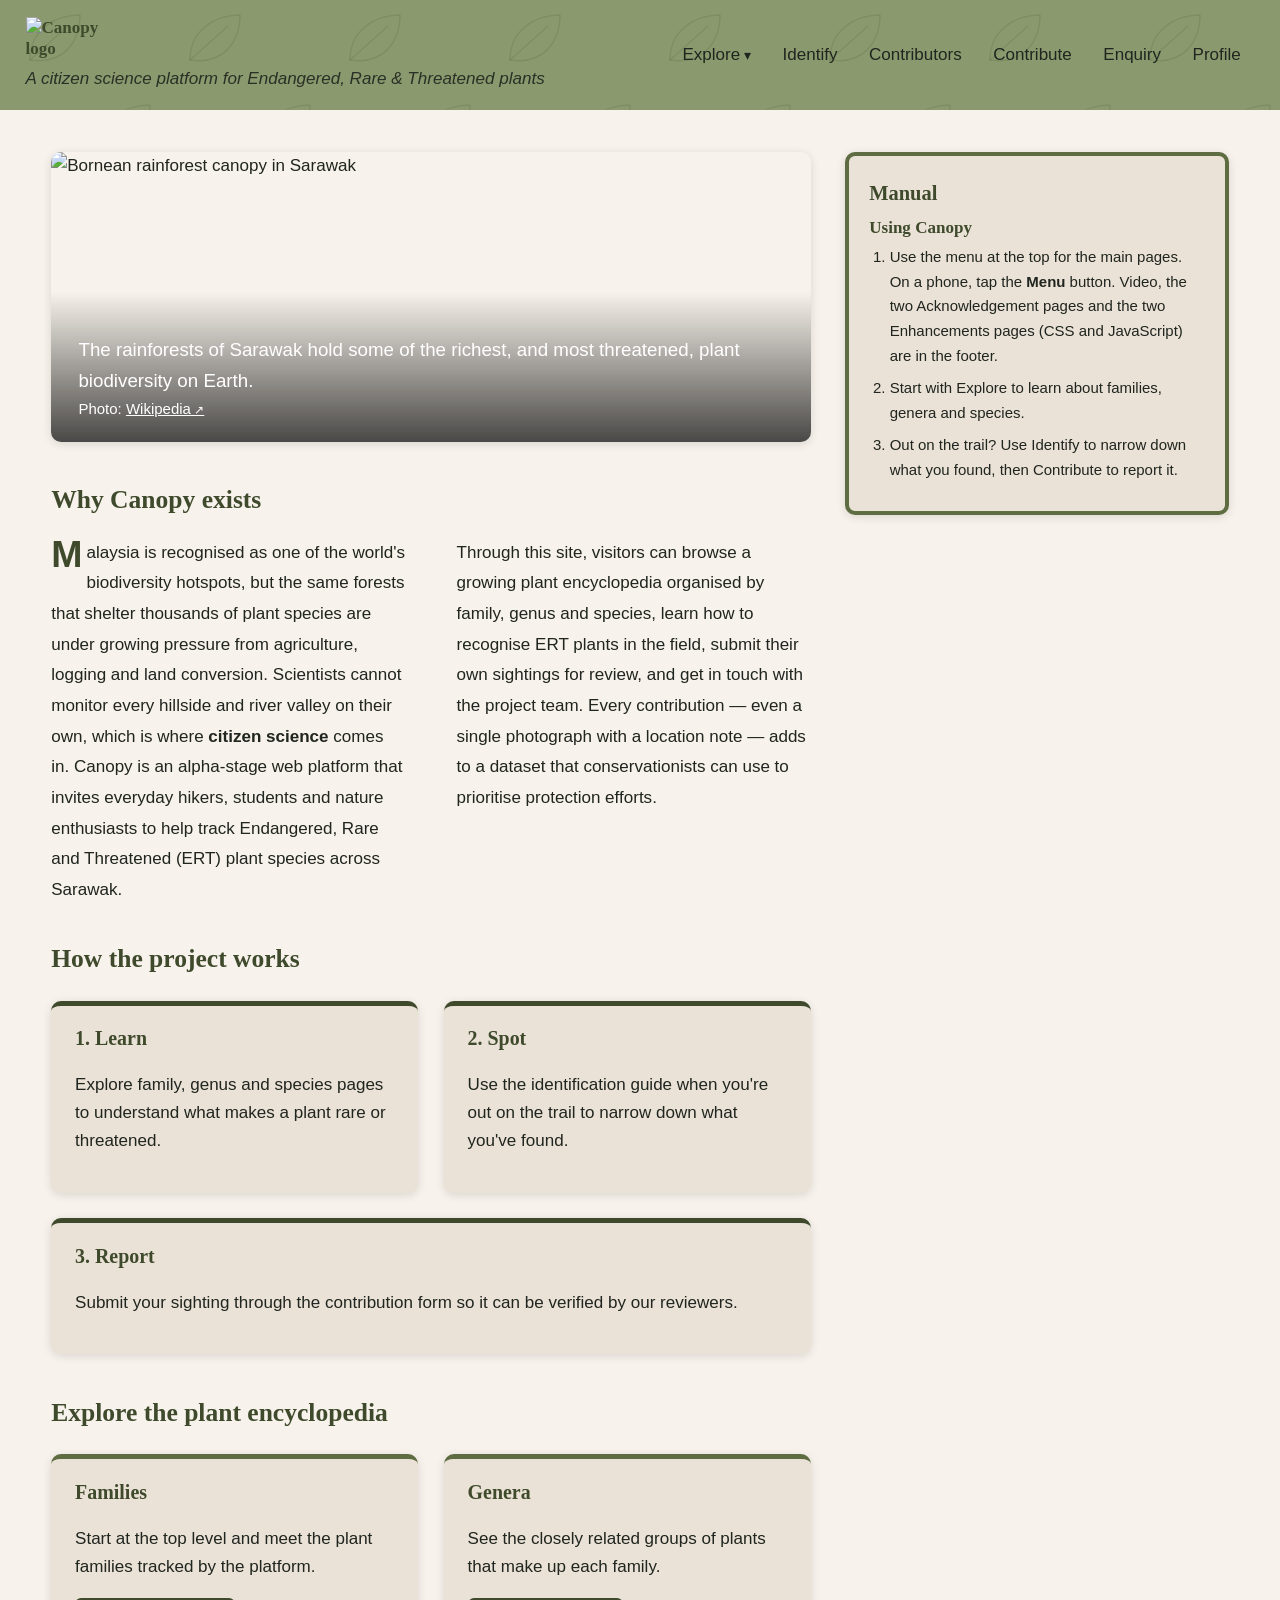
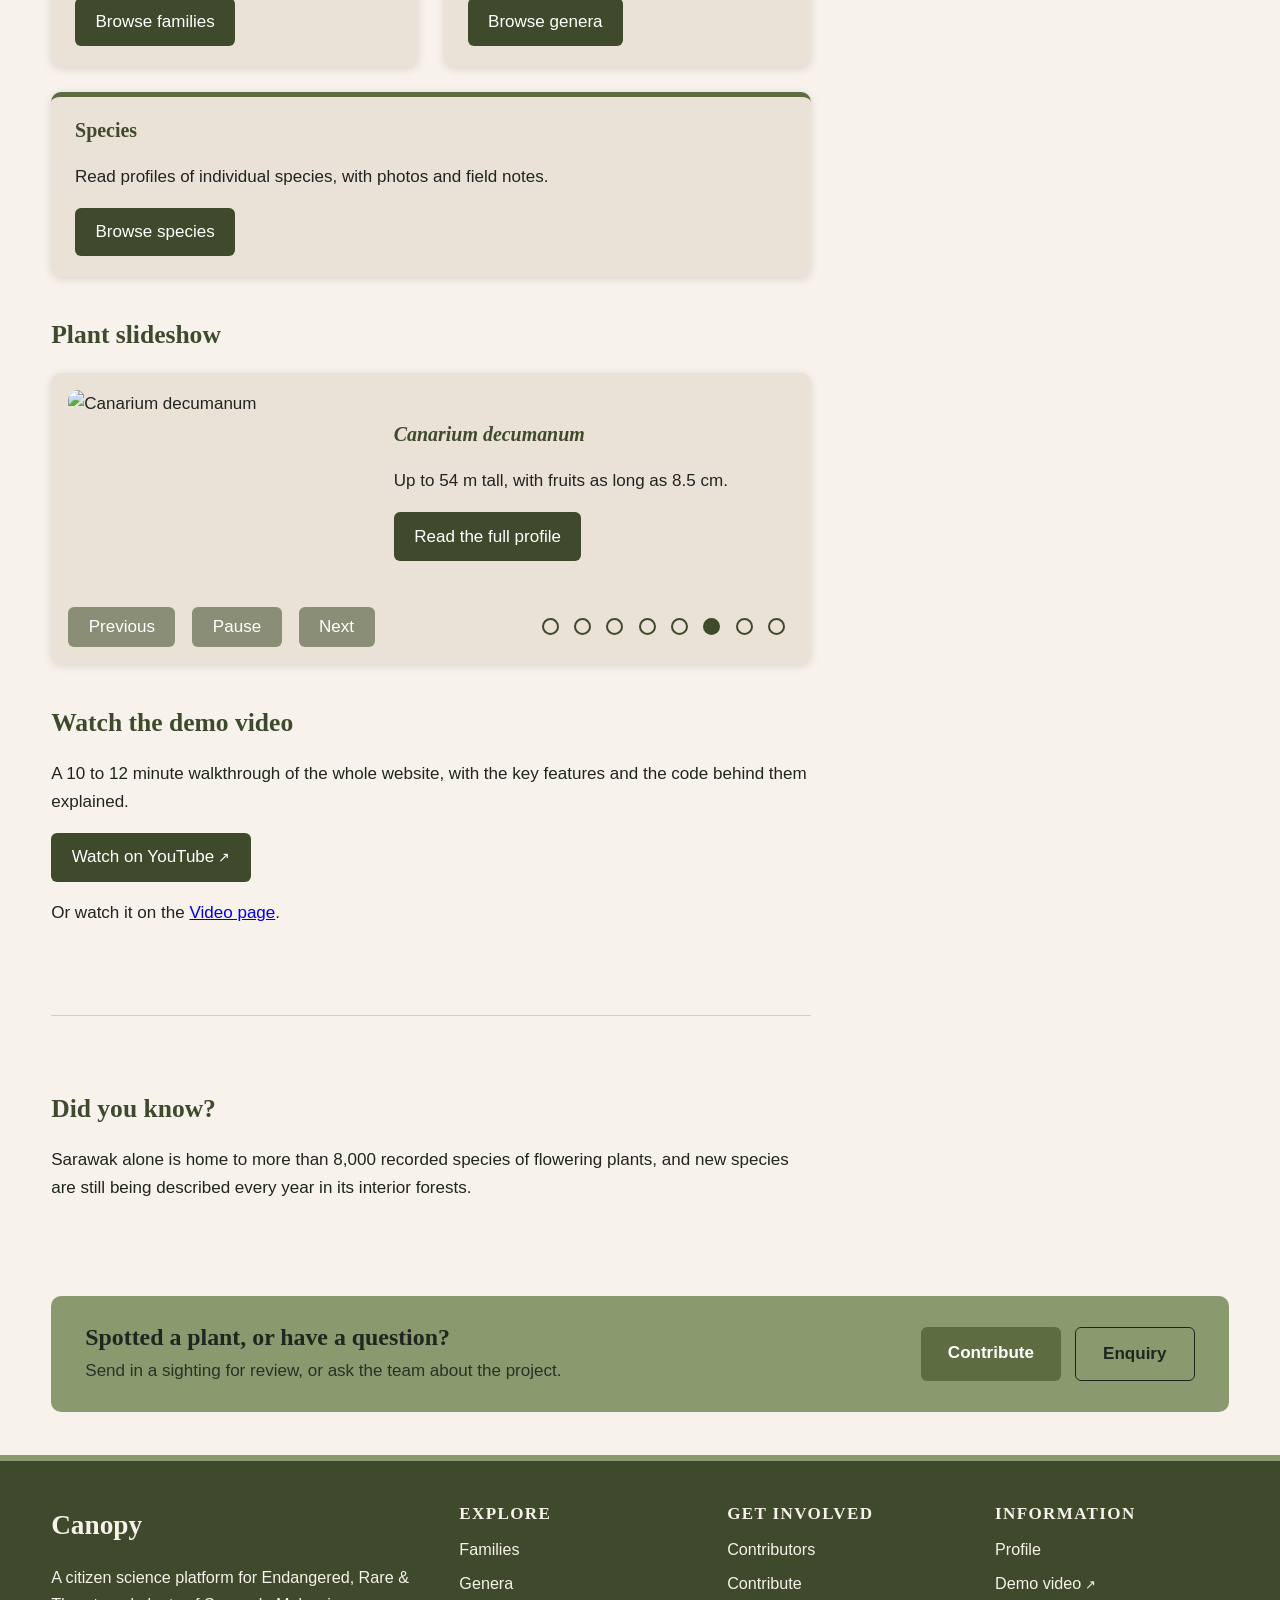
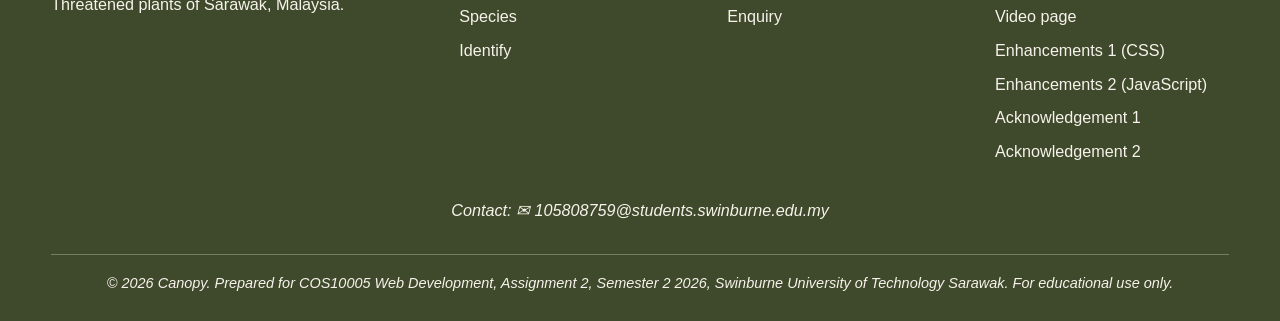
==== index.html @ c435f8c8 "first upload" ====
<!DOCTYPE html>
<!--
  index.html - home page
  COS10005 Web Development, Assignment 2 (Semester 2, 2026)
  Lincoln Kho Jia Heng, 105808759
-->
<html xmlns="http://www.w3.org/1999/xhtml" lang="en" xml:lang="en">
<head>
    <meta charset="UTF-8" />
    <meta name="viewport" content="width=device-width, initial-scale=1.0" />
    <meta name="author" content="Lincoln Kho Jia Heng (105808759)" />
    <meta name="keywords" content="Sarawak, plants, ERT, citizen science, Dipterocarpaceae, Burseraceae, biodiversity" />
    <meta name="description" content="Canopy - a citizen science platform for identifying and tracking Endangered, Rare and Threatened plants in Sarawak, Malaysia." />
    <title>Canopy | Home</title>
    <link rel="stylesheet" href="styles/style.css" />
    <link rel="stylesheet" href="styles/mobile.css" media="screen and (max-width: 700px)" />
    <script src="scripts/script.js" defer="defer"></script>
    <script src="scripts/enhancements.js" defer="defer"></script>
</head>
<body>
    <!-- top of the page: logo, tagline, menu -->
    <header>
        <h1 class="brand">
            <a href="index.html" class="brand-link">
                <img src="images/logo.svg" alt="Canopy logo" class="logo-icon" width="56" height="34" />
            </a>
        </h1>
        <p class="tagline">A citizen science platform for Endangered, Rare &amp; Threatened plants</p>
        <nav>
            <!-- hamburger menu for phones: hidden checkbox + label, no JavaScript -->
            <input type="checkbox" id="nav-toggle" class="nav-toggle" />
            <label for="nav-toggle" class="nav-toggle-label"><span class="burger-icon">&#9776;</span><span class="burger-text">Menu</span></label>
            <ul class="menu">
                <li class="has-dropdown">
                    <a href="explore.html">Explore</a>
                    <ul class="dropdown">
                        <li><a href="explore1.html">Families</a></li>
                        <li><a href="explore2.html">Genera</a></li>
                        <li><a href="explore3.html">Species</a></li>
                    </ul>
                </li>
                <li><a href="identify.html">Identify</a></li>
                <li><a href="contributor.html">Contributors</a></li>
                <li><a href="contribute.html">Contribute</a></li>
                <li><a href="enquiry.html">Enquiry</a></li>
                <li><a href="profile.html">Profile</a></li>
            </ul>
        </nav>
    </header>

    <!-- wrapper: main column on the left, manual box on the right -->
    <div class="page-layout">
    <!-- main part of the page -->
    <main>
        <!-- section: hero -->
        <section id="hero">
            <h2 class="visually-hidden">Welcome to Canopy</h2>
            <figure>
                <img src="images/hero-rainforest.jpg" alt="Bornean rainforest canopy in Sarawak" width="800" height="400" />
                <figcaption>The rainforests of Sarawak hold some of the richest, and most threatened, plant biodiversity on Earth. <span class="photo-credit">Photo: <a href="https://en.wikipedia.org/wiki/Borneo_lowland_rain_forests#/media/File:Primary_Rainforest_(10623380025).jpg">Wikipedia</a></span></figcaption>
            </figure>
        </section>

        <!-- section: intro -->
        <section id="intro">
            <h2>Why Canopy exists</h2>
            <p>
                Malaysia is recognised as one of the world's biodiversity hotspots, but the same forests that
                shelter thousands of plant species are under growing pressure from agriculture, logging and
                land conversion. Scientists cannot monitor every hillside and river valley on their own, which
                is where <strong>citizen science</strong> comes in. Canopy is an alpha-stage web
                platform that invites everyday hikers, students and nature enthusiasts to help track
                Endangered, Rare and Threatened (ERT) plant species across Sarawak.
            </p>
            <p>
                Through this site, visitors can browse a growing plant encyclopedia organised by family, genus
                and species, learn how to recognise ERT plants in the field, submit their own sightings for
                review, and get in touch with the project team. Every contribution — even a single photograph
                with a location note — adds to a dataset that conservationists can use to prioritise protection
                efforts.
            </p>
        </section>

        <!-- section: how it works -->
        <section id="how-it-works">
            <h2>How the project works</h2>
            <article>
                <h3>1. Learn</h3>
                <p>Explore family, genus and species pages to understand what makes a plant rare or threatened.</p>
            </article>
            <article>
                <h3>2. Spot</h3>
                <p>Use the identification guide when you're out on the trail to narrow down what you've found.</p>
            </article>
            <article>
                <h3>3. Report</h3>
                <p>Submit your sighting through the contribution form so it can be verified by our reviewers.</p>
            </article>
        </section>

        <!-- section: explore links -->
        <section id="explore-links">
            <h2>Explore the plant encyclopedia</h2>
            <article>
                <h3>Families</h3>
                <p>Start at the top level and meet the plant families tracked by the platform.</p>
                <a href="explore1.html" class="btn">Browse families</a>
            </article>
            <article>
                <h3>Genera</h3>
                <p>See the closely related groups of plants that make up each family.</p>
                <a href="explore2.html" class="btn">Browse genera</a>
            </article>
            <article>
                <h3>Species</h3>
                <p>Read profiles of individual species, with photos and field notes.</p>
                <a href="explore3.html" class="btn">Browse species</a>
            </article>
        </section>

        <!-- plant slideshow: filled in by scripts/enhancements.js -->
        <section id="plant-slideshow-section">
            <h2>Plant slideshow</h2>
            <div id="plant-slideshow" class="slideshow"></div>
            <noscript><p>Turn on JavaScript to see the plant slideshow here.</p></noscript>
        </section>

        <!-- demo video: button goes to YouTube, same video is embedded on video.html -->
        <section id="demo-video">
            <h2>Watch the demo video</h2>
            <p>A 10 to 12 minute walkthrough of the whole website, with the key features and the code behind them explained.</p>
            <a href="https://youtu.be/JJjthoW2Zk4" class="btn" target="_blank" rel="noopener">Watch on YouTube</a>
            <p>Or watch it on the <a href="video.html">Video page</a>.</p>
        </section>

        <hr />

        <!-- aside: a related note -->
        <aside>
            <h2>Did you know?</h2>
            <p>
                Sarawak alone is home to more than 8,000 recorded species of flowering plants, and new species
                are still being described every year in its interior forests.
            </p>
        </aside>
    </main>
    <!-- manual box (aside), floats right -->
    <aside class="manual-box" aria-label="Page manual">
        <h2>Manual</h2>
        <h3>Using Canopy</h3>
        <!-- ordered list -->
        <ol>
            <li>Use the menu at the top for the main pages. On a phone, tap the <strong>Menu</strong> button. Video, the two Acknowledgement pages and the two Enhancements pages (CSS and JavaScript) are in the footer.</li>
            <li>Start with Explore to learn about families, genera and species.</li>
            <li>Out on the trail? Use Identify to narrow down what you found, then Contribute to report it.</li>
        </ol>
    </aside>
    </div>

    <!-- bottom bar: buttons to Contribute and Enquiry -->
    <section class="cta-bar" aria-label="Get involved">
        <div class="cta-text">
            <h2>Spotted a plant, or have a question?</h2>
            <p>Send in a sighting for review, or ask the team about the project.</p>
        </div>
        <div class="cta-actions">
            <a href="contribute.html" class="btn cta-primary">Contribute</a>
            <a href="enquiry.html" class="btn cta-secondary">Enquiry</a>
        </div>
    </section>

    <!-- footer: links, my email (mailto) and copyright -->
    <footer>
        <div class="footer-grid">
            <div class="footer-about">
                <p class="footer-brand">Canopy</p>
                <p>A citizen science platform for Endangered, Rare &amp; Threatened plants of Sarawak, Malaysia.</p>
            </div>
            <nav class="footer-col" aria-label="Explore plants">
                <h2>Explore</h2>
                <ul>
                    <li><a href="explore1.html">Families</a></li>
                    <li><a href="explore2.html">Genera</a></li>
                    <li><a href="explore3.html">Species</a></li>
                    <li><a href="identify.html">Identify</a></li>
                </ul>
            </nav>
            <nav class="footer-col" aria-label="Get involved">
                <h2>Get involved</h2>
                <ul>
                    <li><a href="contributor.html">Contributors</a></li>
                    <li><a href="contribute.html">Contribute</a></li>
                    <li><a href="enquiry.html">Enquiry</a></li>
                </ul>
            </nav>
            <nav class="footer-col" aria-label="Site information">
                <h2>Information</h2>
                <ul>
                    <li><a href="profile.html">Profile</a></li>
                    <li><a href="https://youtu.be/JJjthoW2Zk4" target="_blank" rel="noopener">Demo video</a></li>
                    <li><a href="video.html">Video page</a></li>
                    <li><a href="enhancement1.html">Enhancements 1 (CSS)</a></li>
                    <li><a href="enhancement2.html">Enhancements 2 (JavaScript)</a></li>
                    <li><a href="acknowledgement.html">Acknowledgement 1</a></li>
                    <li><a href="acknowledgement2.html">Acknowledgement 2</a></li>
                </ul>
            </nav>
        </div>
        <p class="footer-contact">Contact: <a href="mailto:105808759@students.swinburne.edu.my">105808759@students.swinburne.edu.my</a></p>
        <p class="footer-legal">&#169; 2026 Canopy. Prepared for COS10005 Web Development, Assignment 2, Semester 2 2026, Swinburne University of Technology Sarawak. For educational use only.</p>
    </footer>
</body>
</html>
---- styles/style.css ----
/* ===========================================
   Canopy - style.css (main / desktop styles)
   COS10005 Assignment 1, Lincoln Kho Jia Heng

   Colours I picked:
     sage  #8B9A6E  header bar and call-to-action bar
     cream #F7F2EB  page background
     beige #EAE2D6  cards, table cells and forms
   White text on plain sage was too hard to read, so text on sage is
   near-black and headings/buttons use darker shades of the same green.
   To change the colour scheme, edit the variables just below.
   Everything else uses them.
   =========================================== */

:root {
    --color-sage: #8b9a6e;
    --color-sage-rgb: 139, 154, 110;

    --color-primary: #3e4a2b;      /* dark green: headings, buttons */
    --color-primary-rgb: 62, 74, 43;

    --color-accent: #5e6c42;       /* mid green: hovers, borders */
    --color-accent-rgb: 94, 108, 66;

    --color-neutral: #f7f2eb;      /* cream page background */

    --color-ink: #20251f;     /* near-black, body text */
    --color-surface: #eae2d6; /* beige: cards, forms */

    --radius: 10px;
    --shadow: 0 2px 10px rgba(0, 0, 0, 0.12);
    --shadow-hover: 0 6px 16px rgba(0, 0, 0, 0.18);
}

/* ---------- Element selectors ---------- */
* {
    box-sizing: border-box;
}

body {
    margin: 0;
    font-family: "Segoe UI", Verdana, Arial, sans-serif;
    background-color: var(--color-neutral);
    color: var(--color-ink);
    line-height: 1.65;
}

h1, h2, h3, h4 {
    font-family: Georgia, "Times New Roman", serif;
    color: var(--color-primary);
    line-height: 1.25;
}

img {
    max-width: 100%;
    height: auto;
}

hr {
    border: none;
    border-top: 1px solid rgba(var(--color-primary-rgb), 0.2);
    margin: 2rem 0;
}

/* grouping selector: same spacing for all headings */
h1, h2, h3 {
    margin-top: 0.2em;
}

/* ---------- Layout (liquid / responsive) ---------- */
main, footer {
    width: 94%;
    max-width: 1500px;
    margin: 0 auto;
}

header {
    /* faint leaf pattern behind the green header (image is in styles/images) */
    background-image: url("images/leaves.svg");
    background-color: var(--color-sage);
    color: var(--color-ink);
    padding: 1rem 1.5rem;
    width: 100%;
    display: grid;
    grid-template-columns: 1fr auto;
    column-gap: 2rem;
    align-items: center;
}

/* logo, tagline and menu line up on the left */
header h1, header p.tagline, header nav {
    width: auto;
    max-width: none;
    margin-left: 0;
    margin-right: 0;
}

main {
    padding: 2.5rem 0;
    /* flexbox so the sections move around when the window is resized */
    display: flex;
    flex-wrap: wrap;
    gap: 2.2rem;
}

main > * {
    flex: 1 1 100%;
    animation: rise 0.6s ease backwards;
}

/* ---------- Class selectors ---------- */
.tagline {
    font-style: italic;
    margin-top: 0;
    opacity: 0.9;
}

/* logo and name, a link back to the home page */
.brand {
    margin: 0;
    font-size: 100%;
}

.brand-link {
    display: inline-flex;
    align-items: center;
    gap: 0.6rem;
    text-decoration: none;
    color: inherit;
}

.logo-icon {
    display: block;
    height: 2.8rem;
    width: auto;
}

/* Hamburger menu (checkbox hack). The checkbox is hidden and the label
   works as the Menu button. It only shows on phones, see mobile.css.
   Idea from https://css-tricks.com/the-checkbox-hack/ */
.nav-toggle {
    position: absolute;
    opacity: 0;
    width: 1px;
    height: 1px;
}

.nav-toggle-label {
    display: none;
    width: fit-content;
    font-size: 1.8rem;
    line-height: 1;
    color: var(--color-ink);
    cursor: pointer;
    margin-top: 0.5rem;
}

.nav-toggle-label:hover {
    color: var(--color-accent);
}

.menu {
    display: flex;
    list-style: none;
    flex-wrap: wrap;
    gap: 0.25rem;
    padding: 0;
    margin: 0;
    justify-content: flex-end;
}

.nav-toggle:checked ~ .menu {
    display: flex;
}

.nav-toggle:focus ~ .nav-toggle-label {
    outline: 2px solid var(--color-accent);
}

.submenu ul {
    list-style: none;
    display: flex;
    flex-wrap: wrap;
    gap: 1rem;
    padding: 0;
    border-bottom: 2px solid var(--color-primary);
    margin-bottom: 1.5rem;
}

.form-row {
    margin-bottom: 1.1rem;
    display: flex;
    flex-direction: column;
    max-width: none;
}

.form-row label {
    font-weight: bold;
    margin-bottom: 0.3rem;
}

.profile-name {
    text-align: center;
    font-weight: bold;
    font-size: 200%;
}

.student-number {
    text-align: center;
    font-family: Arial, sans-serif;
}

.course {
    text-align: center;
    color: rgb(62, 74, 43);
}

.profile-photo {
    float: left;
    border: 4px groove var(--color-primary);
    padding: 20px;
    margin: 0 0 1rem calc(50% - 124px);
    background-color: var(--color-surface);
    width: 248px;
}

.profile-table {
    border-collapse: collapse;
    width: 100%;
    box-shadow: var(--shadow);
}

.profile-table th {
    text-align: center;
    font-weight: bold;
    background-color: #3e4a2b;
    color: #fff;
    padding: 0.7rem;
    width: 34%;
}

.profile-table td {
    padding: 0.7rem;
    border: 1px solid rgba(var(--color-primary-rgb), 0.15);
    background-color: #eae2d6; /* hex: beige */
}

.profile-table caption {
    font-weight: bold;
    margin-bottom: 0.5rem;
}

/* ---------- Id selector ---------- */
#hero img {
    border-radius: 0;
    box-shadow: none;
    display: block;
    width: 100%;
    animation: drift 20s ease-in-out infinite alternate;
    aspect-ratio: 21 / 8;
    object-fit: cover;
}

/* ---------- Contextual selectors ---------- */
nav ul li {
    display: inline-block;
}

main dl dd {
    margin-left: 0;
    padding-left: 1rem;
    border-left: 3px solid var(--color-accent);
}

form fieldset {
    background-color: var(--color-surface);
    border: 1px solid rgba(var(--color-primary-rgb), 0.15);
    border-radius: var(--radius);
    padding: 1.2rem 1.4rem;
    margin-bottom: 1.2rem;
}

form fieldset legend {
    font-weight: bold;
    color: var(--color-primary);
    padding: 0 0.4rem;
}

/* ---------- Pseudo-classes ---------- */
nav a:hover,
nav a:focus {
    color: var(--color-accent);
}

/* set by enhancements.js on the link of the page being viewed */
.menu a.active {
    text-decoration: underline;
    font-weight: bold;
}

table tbody tr:nth-child(even) td {
    background-color: #f7f2eb; /* hex: cream, alternate rows */
}

form button:hover {
    cursor: pointer;
    opacity: 0.88;
    transform: translateY(-2px);
}

/* ---------- Menu styling ---------- */
.menu a {
    color: var(--color-ink);
    text-decoration: none;
    padding: 0.4rem 0.8rem;
    border-radius: 4px;
    transition: background-color 0.2s ease, transform 0.2s ease;
}

.menu a:hover {
    background-color: rgba(255, 255, 255, 0.15);
    transform: translateY(-2px);
}

.submenu a {
    color: var(--color-primary);
    text-decoration: none;
    padding-bottom: 0.4rem;
    display: inline-block;
}

.submenu a:hover {
    border-bottom: 2px solid var(--color-accent);
}

/* ===========================================
   Dropdown under "Explore" that slides down with Families / Genera /
   Species in three columns. It is opened by JavaScript (Enhancement 1 in
   enhancements.js), which adds the "open" class.
   Look based on https://www.w3schools.com/howto/howto_css_dropdown_navbar.asp
   =========================================== */
nav {
    position: relative;
}

.dropdown {
    list-style: none;
    margin: 0;
    padding: 0 1rem;
    position: absolute;
    top: 100%;
    left: 0;
    right: 0;
    width: 100%;
    display: flex;
    flex-wrap: wrap;
    background-color: var(--color-primary);
    border-radius: 0 0 var(--radius) var(--radius);
    box-shadow: var(--shadow-hover);
    max-height: 0;
    overflow: hidden;
    transition: max-height 0.35s ease;
    z-index: 30;
}

/* the "open" class is added and removed by enhancements.js */
.has-dropdown.open .dropdown {
    max-height: 220px;
}

.dropdown li {
    flex: 1 1 0;
}

.dropdown a {
    display: block;
    padding: 1.1rem 1rem;
    color: #fff;
    text-decoration: none;
    text-align: center;
    border-left: 1px solid rgba(255, 255, 255, 0.15);
    font-family: Georgia, "Times New Roman", serif;
    font-size: 1.05rem;
}

.dropdown li:first-child a {
    border-left: none;
}

.dropdown a:hover {
    background-color: rgba(var(--color-accent-rgb), 0.9);
}

/* ---------- Buttons ---------- */
button, .btn {
    background-color: var(--color-primary);
    color: #fff;
    border: none;
    padding: 0.6rem 1.2rem;
    border-radius: 6px;
    font-size: 1rem;
    margin-right: 0.5rem;
    transition: opacity 0.2s ease, transform 0.2s ease;
    cursor: pointer;
    text-decoration: none;
    display: inline-block;
}

.btn:hover {
    opacity: 0.88;
    transform: translateY(-2px);
}

button[type="reset"] {
    background-color: rgba(var(--color-primary-rgb), 0.55);
}

.enh-reference {
    font-size: 0.85rem;
    font-style: italic;
    opacity: 0.75;
}

/* ---------- Footer ---------- */
footer {
    text-align: center;
    padding: 1.5rem 0;
    font-size: 0.9rem; /* full opacity so the footer text is easy to read */
    border-top: 1px solid rgba(var(--color-primary-rgb), 0.2);
    margin-top: 2rem;
}

/* ===== Explore overview: one column of rows, each with buttons to the other two pages ===== */
.category-column {
    display: flex;
    flex-direction: column;
    gap: 1.2rem;
    margin: 1rem 0;
}

.category-row {
    background-color: var(--color-surface);
    border-radius: var(--radius);
    box-shadow: var(--shadow);
    padding: 1.4rem 1.6rem;
    display: flex;
    flex-wrap: wrap;
    align-items: center;
    justify-content: space-between;
    gap: 1rem;
    border-left: 6px solid var(--color-primary);
    transition: box-shadow 0.2s ease, transform 0.2s ease;
}

.category-row:hover {
    box-shadow: var(--shadow-hover);
    transform: translateY(-2px);
}

.category-row-text h3 {
    margin: 0 0 0.3rem 0;
}

.category-row-text h3 a {
    color: var(--color-primary);
    text-decoration: none;
}

.category-row-text h3 a:hover {
    color: var(--color-accent);
}

.category-row-text p {
    margin: 0;
}

.category-row-links {
    display: flex;
    flex-wrap: wrap;
    gap: 0.5rem;
}

.category-row-links .btn {
    background-color: transparent;
    color: var(--color-primary);
    border: 1.5px solid var(--color-primary);
    padding: 0.45rem 0.9rem;
    font-size: 0.9rem;
}

.category-row-links .btn:hover {
    background-color: var(--color-primary);
    color: #fff;
}

/* ===== ENHANCEMENT: photo gallery on the species page (see enhancement1.html) ===== */
.gallery {
    display: flex;
    flex-wrap: wrap;
    gap: 1rem;
    padding: 0;
    margin: 1rem 0;
}

.gallery-item {
    position: relative;
    display: block;
    width: clamp(150px, 11vw, 220px);
    height: auto;
    overflow: hidden;
    border-radius: var(--radius);
    text-decoration: none;
    box-shadow: var(--shadow);
    aspect-ratio: 1;
}

.gallery-item img {
    width: 100%;
    height: 100%;
    object-fit: cover;
    display: block;
    transition: transform 0.35s ease;
}

.gallery-item:hover img,
.gallery-item:focus img {
    transform: scale(1.18);
}

.gallery-item span {
    position: absolute;
    left: 0;
    right: 0;
    bottom: 0;
    background-color: rgba(var(--color-primary-rgb), 0.85);
    color: #fff;
    font-size: 0.78rem;
    text-align: center;
    padding: 0.3rem 0.2rem;
}

/* ===== ENHANCEMENT: flip cards on the species page (see enhancement1.html) ===== */
.flip-card-row {
    display: flex;
    flex-wrap: wrap;
    gap: 1.5rem;
    margin: 1rem 0;
}

.flip-card {
    width: clamp(170px, 12vw, 230px);
    height: auto;
    perspective: 1000px;
    aspect-ratio: 17 / 21;
}

.flip-card-inner {
    position: relative;
    width: 100%;
    height: 100%;
    transition: transform 0.6s;
    transform-style: preserve-3d;
}

.flip-card:hover .flip-card-inner,
.flip-card:focus .flip-card-inner,
.flip-card:focus-within .flip-card-inner {
    transform: rotateY(180deg);
}

.flip-card-front,
.flip-card-back {
    position: absolute;
    width: 100%;
    height: 100%;
    top: 0;
    left: 0;
    backface-visibility: hidden;
    border-radius: var(--radius);
    overflow: hidden;
    box-shadow: var(--shadow);
}

.flip-card-front {
    background-color: var(--color-surface);
    display: flex;
    flex-direction: column;
}

.flip-card-front img {
    width: 100%;
    height: 70%;
    object-fit: cover;
}

.flip-card-front span {
    padding: 0.5rem 0.3rem;
    font-weight: bold;
    font-size: 0.8rem;
    text-align: center;
}

.flip-card-back {
    background-color: var(--color-primary);
    color: #fff;
    transform: rotateY(180deg);
    display: flex;
    align-items: center;
    padding: 0.9rem;
}

.flip-card-back p {
    margin: 0;
    font-size: 0.85rem;
    line-height: 1.4;
}

/* ===== ENHANCEMENT: attribute selectors and pseudo-elements (see enhancement1.html) ===== */

/* icon in front of mailto links */
a[href^="mailto:"]::before {
    content: "\2709  "; /* envelope */
}

/* arrow after links to other websites */
a[href^="http"]::after {
    content: " \2197"; /* arrow */
    font-size: 0.8em;
}

/* big first letter on the home page intro */
#intro p:first-of-type::first-letter {
    font-size: 220%;
    font-weight: bold;
    color: var(--color-primary);
    float: left;
    line-height: 0.9;
    padding-right: 4px;
}

/* ===== ENHANCEMENT: colours and messages for valid / invalid fields (JavaScript enhancement 2, see enhancement2.html) ===== */
.field-bad {
    border: 2px solid #8b3a2f;
    background-color: rgba(139, 58, 47, 0.06);
}

.field-ok {
    border: 2px solid var(--color-primary);
    background-color: rgba(var(--color-primary-rgb), 0.06);
}

.field-note {
    display: block;
    font-size: 0.85rem;
    min-height: 1.3em;      /* keeps the space even when there is no message */
    margin-top: 0.25rem;
}

.field-note-bad {
    color: #8b3a2f;
}

.field-note-ok {
    color: var(--color-primary);
}

/* list of all the problems, filled in by scripts/script.js when a form fails */
.form-errors {
    border-left: 4px solid #8b3a2f;
    background-color: rgba(139, 58, 47, 0.08);
    padding: 0.2rem 1rem;
    margin-bottom: 1.2rem;
    max-width: 44rem;
}

.form-errors:empty {
    display: none;
}

.form-errors p {
    font-weight: bold;
    margin: 0.6rem 0 0.3rem;
}

/* character counter under the Comments box (JavaScript enhancement 5) */
.char-count {
    display: block;
    font-size: 0.85rem;
    opacity: 0.75;
}

input, textarea, select {
    padding: 0.5rem;
    border-radius: 4px;
    border: 1px solid rgba(var(--color-primary-rgb), 0.3);
    transition: border-color 0.2s ease, background-color 0.2s ease;
}

/* ===== page layout: main column on the left, manual box on the right ===== */
.page-layout {
    width: 94%;
    max-width: 1500px;
    margin: 0 auto;
    display: flow-root;
    align-items: initial;
    gap: clamp(1.5rem, 3vw, 3rem);
}

.page-layout main {
    flex: none;
    min-width: 0;
    width: calc(100% - 30vw - 2rem);
    max-width: none;
    margin: 0;
    float: left;
}

.manual-box {
    flex: 0 0 clamp(230px, 19%, 300px);
    position: static;
    top: 1rem;
    margin-top: 2.5rem;
    background-color: var(--color-surface);
    border-radius: var(--radius);
    box-shadow: var(--shadow);
    border-top: 6px solid var(--color-accent);
    padding: 1.2rem;
    flex-basis: clamp(230px, 18vw, 320px);
    animation: rise 0.6s 0.3s ease backwards;
    animation-delay: 0.2s;
    float: right;
    width: 30vw;
    box-sizing: border-box;
    border: 4px solid var(--color-accent);
}

.manual-box h2 {
    font-size: 1.2rem;
    margin-bottom: 0.4rem;
}

/* Submit and Cancel buttons side by side */
.form-actions {
    flex-direction: row;
    gap: 0.75rem;
    max-width: 26rem;
}

.form-actions button {
    flex: 1;
    margin-right: 0;
}

/* contributors tables, left aligned */
.table-scroll {
    overflow-x: auto;
}

.data-table {
    border-collapse: collapse;
    width: 100%;
    box-shadow: var(--shadow);
}

.data-table caption {
    text-align: left;
    font-weight: bold;
    margin-bottom: 0.5rem;
}

.data-table th {
    text-align: left;
    background-color: var(--color-primary);
    color: #fff;
    padding: 0.7rem;
}

.data-table td {
    text-align: left;
    padding: 0.7rem;
    border: 1px solid rgba(var(--color-primary-rgb), 0.15);
    background-color: #eae2d6;
}

/* ---------- Manual box text ---------- */
.manual-box h3 {
    font-size: 1rem;
    margin: 0.6rem 0 0.4rem;
}

.manual-box ol {
    margin: 0;
    padding-left: 1.2rem;
    font-size: 0.88rem;
}

.manual-box li {
    margin-bottom: 0.45rem;
}

/* ---------- Explore rows: photo on the left, text on the right, buttons below ---------- */
.explore-row {
    display: flex;
    gap: 1.5rem;
    align-items: flex-start;
    background-color: rgba(var(--color-primary-rgb), 0.1);
    border: 1px solid rgba(var(--color-primary-rgb), 0.45);
    border-radius: var(--radius);
    padding: 1.2rem;
}

.explore-row-media {
    flex: 0 0 clamp(300px, 34%, 520px);
    margin: 0;
    flex-basis: clamp(300px, 32%, 520px);
}

.explore-row-media img {
    display: block;
    width: 100%;
    border-radius: 6px;
}

.explore-row-media figcaption {
    text-align: center;
    font-style: italic;
    font-size: 0.85rem;
    margin-top: 0.3rem;
}

.explore-row-body {
    flex: 1 1 0;
    min-width: 0;
}

.explore-row-body h3 {
    font-size: 1.8rem;
    margin: 0 0 0.5rem 0;
}

.explore-row-links {
    display: flex;
    flex-direction: column;
    align-items: flex-start;
    gap: 0.7rem;
    margin-top: 1rem;
}

.explore-row-links .btn {
    min-width: 140px;
    margin: 0;
    background-color: var(--color-surface);
    color: var(--color-primary);
    border: 1.5px solid var(--color-primary);
    border-radius: 4px;
}

.explore-row-links .btn:hover {
    background-color: var(--color-primary);
    color: #fff;
}

/* ---------- Contributor flip cards ---------- */
.contrib-grid {
    display: grid;
    grid-template-columns: repeat(auto-fit, minmax(240px, 1fr));
    gap: 1.5rem;
    margin: 1rem 0;
}

.contrib-card {
    height: 470px;
    perspective: 1000px;
}

.contrib-inner {
    position: relative;
    width: 100%;
    height: 100%;
    transition: transform 0.6s;
    transform-style: preserve-3d;
}

.contrib-card:hover .contrib-inner,
.contrib-card:focus .contrib-inner,
.contrib-card:focus-within .contrib-inner {
    transform: rotateY(180deg);
}

.contrib-front,
.contrib-back {
    position: absolute;
    top: 0;
    left: 0;
    width: 100%;
    height: 100%;
    backface-visibility: hidden;
    border-radius: var(--radius);
    box-shadow: var(--shadow);
    overflow: hidden;
}

.contrib-front {
    background-color: rgba(var(--color-primary-rgb), 0.12);
    display: flex;
    flex-direction: column;
    align-items: center;
    text-align: center;
    padding: 1.5rem 1rem 1rem;
}

.contrib-front h4 {
    margin: 1rem 0 0.2rem;
    font-family: "Segoe UI", Verdana, Arial, sans-serif;
    font-size: 1.3rem;
    color: var(--color-ink);
}

.contrib-front p {
    margin: 0.1rem 0;
}

.contrib-hint {
    margin-top: auto;
    font-size: 0.8rem;
    opacity: 0.7;
}

.contrib-back {
    background-color: var(--color-primary);
    color: #fff;
    transform: rotateY(180deg);
    padding: 1rem;
    display: flex;
    flex-direction: column;
    justify-content: flex-start;
    gap: 0.6rem;
    overflow-y: auto;
}

/* ===== wide screens, fade-in on page load, call-to-action bar ===== */

/* bigger text and layout on large screens so the page is not mostly empty space */
html {
    font-size: clamp(16px, 0.55vw + 10px, 20px);
}

.page-layout,
footer,
.cta-bar {
    width: 92%;
    max-width: 1500px;
}

main > h2 + p {
    font-size: 1.12rem;
    max-width: 75ch;
}

/* home page: photo next to the intro, the three steps as cards */
#hero, #intro { flex: 1 1 100%; }
#hero figure {
    margin: 0;
    overflow: hidden;
    border-radius: var(--radius);
    position: relative;
    box-shadow: var(--shadow);
}

#how-it-works {
    display: flex;
    grid-template-columns: repeat(auto-fit, minmax(220px, 1fr));
    gap: 1.5rem;
    flex-wrap: wrap;
}
#how-it-works h2 {
    grid-column: 1 / -1;
    margin: 0;
    flex: 0 0 100%;
    margin-bottom: 0;
}
#how-it-works article {
    background-color: var(--color-surface);
    border-radius: var(--radius);
    box-shadow: var(--shadow);
    border-top: 5px solid var(--color-primary);
    padding: 1.2rem 1.4rem;
    flex: 1 1 16rem;
}
#how-it-works article h3 { margin-top: 0; }

/* forms: the two fieldsets go side by side */
#contribute-form, #enquiry-form {
    display: block;
    grid-template-columns: repeat(auto-fit, minmax(min(100%, 24rem), 1fr));
    gap: 1.2rem;
    align-items: start;
    max-width: 44rem;
}
#contribute-form fieldset, #enquiry-form fieldset {
    margin-bottom: 0;
    margin: 0 0 1.4rem 0;
}
#contribute-form fieldset .form-row, #enquiry-form fieldset .form-row { max-width: none; }
#contribute-form > .form-actions, #enquiry-form > .form-actions {
    grid-column: 1 / -1;
    max-width: 420px;
}

/* sections with a picture: text on the left, picture on the right */
#visual-cues {
    display: grid;
    grid-template-columns: minmax(0, 1.2fr) minmax(0, 1fr);
    column-gap: 2.5rem;
    align-items: start;
}
#visual-cues h3 { grid-column: 1 / -1; }
#visual-cues p { grid-column: 1; }
#visual-cues figure { grid-column: 2; grid-row: 2 / span 2; margin: 0; }


main > :nth-child(2) { animation-delay: 0.08s; }
main > :nth-child(3) { animation-delay: 0.16s; }
main > :nth-child(4) { animation-delay: 0.24s; }
main > :nth-child(5) { animation-delay: 0.32s; }
main > :nth-child(n+6) { animation-delay: 0.4s; }

/* call-to-action bar at the bottom of every page */
.cta-bar {
    margin: 1rem auto 0;
    padding: 1.6rem 2rem;
    background-color: var(--color-sage);
    color: var(--color-ink);
    border-radius: var(--radius);
    display: flex;
    flex-wrap: wrap;
    align-items: center;
    justify-content: space-between;
    gap: 1rem 2rem;
    margin-top: 2rem;
}
.cta-bar h2 { color: var(--color-ink); margin: 0 0 0.2rem 0; font-size: 1.4rem; }
.cta-bar p { margin: 0; opacity: 0.9; }
.cta-actions { display: flex; flex-wrap: wrap; gap: 0.8rem; }
.cta-actions .btn { margin: 0; padding: 0.7rem 1.6rem; font-weight: 600; }
.cta-primary { background-color: var(--color-accent); }
.cta-secondary { background-color: transparent; color: var(--color-ink); border: 1.5px solid var(--color-ink); }

@media (prefers-reduced-motion: reduce) {
    * { animation: none !important; transition: none !important; }
}


/* ===== wide screens: bigger text, use the extra width ===== */

/* sections sit side by side if there is room, otherwise they stack */
#visual-cues,
#narrowing-down,
#enh-hover,
#enh-hamburger,
#enh-gallery,
#enh-flipcard,
#species-gallery,
#species-flip-cards {
    flex: 1 1 26rem;
}

#species-flip-cards, #species-gallery { min-width: 0; }

#contribute-form .form-actions, #enquiry-form .form-actions { grid-column: 1 / -1; }

textarea { width: 100%; }

#hero figcaption {
    position: absolute;
    left: 0;
    right: 0;
    bottom: 0;
    padding: 2.5rem 1.6rem 1.2rem;
    color: #fff;
    font-size: 1.1rem;
    background: linear-gradient(to top, rgba(0, 0, 0, 0.7), transparent);
}

#intro {
    /* two columns when there is room (each at least 17rem wide), one column if not */
    column-width: 17rem;
    column-gap: 3rem;
    line-height: 1.8;
}

#intro p { margin-top: 0; margin-bottom: 1.1rem; break-inside: avoid; }

#intro h2 { column-span: all; }

/* ---------- Motion: slide-in on load, slow drift on the banner ---------- */
@keyframes rise {
    from { opacity: 0; transform: translateY(14px); }
    to   { opacity: 1; transform: none; }
}

@keyframes drift {
    from { transform: scale(1); }
    to   { transform: scale(1.07); }
}

.page-layout main > *, .manual-box {
    animation: rise 0.6s ease both;
}

.page-layout main > :nth-child(2) { animation-delay: 0.08s; }
.page-layout main > :nth-child(3) { animation-delay: 0.16s; }
.page-layout main > :nth-child(4) { animation-delay: 0.24s; }
.page-layout main > :nth-child(n+5) { animation-delay: 0.32s; }

@media (prefers-reduced-motion: reduce) {
    *, *::before, *::after {
        animation: none !important;
        transition: none !important;
    }
}


/* ===== Header: logo and tagline on the left, menu on the right.
   The Menu button only shows on small screens (see mobile.css). ===== */

header h1, header p.tagline { grid-column: 1; }
header p.tagline { margin-bottom: 0; }
header nav { grid-column: 2; grid-row: 1 / span 2; }

.has-dropdown > a::after {
    content: " \25BE";
    font-size: 0.8em;
}

@media (max-width: 1000px) {
    header { grid-template-columns: 1fr; }
    header nav { grid-column: 1; grid-row: auto; margin-top: 0.6rem; }
    .menu { justify-content: flex-start; }
}


/* ---------- Scientist flip cards (initials on the front, plant photo on the back) ---------- */

.contrib-initials {
    width: 130px;
    height: 130px;
    border-radius: 50%;
    display: grid;
    place-items: center;
    background-color: var(--color-primary);
    color: #fff;
    font-family: Georgia, "Times New Roman", serif;
    font-size: 2.6rem;
    border: 4px solid var(--color-accent);
}

.contrib-back img {
    width: 100%;
    height: 120px;
    object-fit: cover;
    border-radius: 6px;
    flex: 0 0 auto;
}

.contrib-back dl { margin: 0; font-size: 0.85rem; line-height: 1.4; }

.contrib-back dt {
    font-weight: 700;
    color: var(--color-neutral);
    text-transform: uppercase;
    font-size: 0.72rem;
    letter-spacing: 0.05em;
}

.contrib-back dd {
    margin: 0 0 0.45rem 0;
    padding: 0;
    border: none;
}

/* ---------- Photo credit lines ---------- */
.photo-credit {
    display: block;
    font-style: normal;
    font-size: 0.8em;
}

#hero .photo-credit a { color: #fff; }

.contrib-back figure { margin: 0; flex: 0 0 auto; }
.contrib-back figure img { height: 105px; }
.contrib-back figcaption { font-size: 0.72rem; margin-top: 0.25rem; line-height: 1.3; }
.contrib-back figcaption a { color: #fff; }

/* ---------- Video page: box for the embedded video ---------- */
.video-slot {
    width: 100%;
    max-width: 900px;
    aspect-ratio: 16 / 9;
    background-color: rgba(var(--color-primary-rgb), 0.08);
    border: 1px solid rgba(var(--color-primary-rgb), 0.25);
    border-radius: var(--radius);
    overflow: hidden;
}

.video-slot iframe { width: 100%; height: 100%; border: 0; display: block; }

/* ---------- Profile page (like the sample, everything centred) ---------- */
#profile-card,
#personal-details,
.profile-email {
    width: 100%;
    max-width: 820px;
    margin-left: auto;
    margin-right: auto;
}

.profile-id { clear: both; }

.profile-email { text-align: center; }

.profile-email .btn { margin: 0; padding: 0.7rem 2.2rem; }

/* ---------- Home: cards that link to the three Explore pages ---------- */
#explore-links {
    display: flex;
    flex-wrap: wrap;
    gap: 1.5rem;
}
#explore-links h2 { flex: 0 0 100%; margin-bottom: 0; }
#explore-links article {
    flex: 1 1 16rem;
    background-color: var(--color-surface);
    padding: 1.2rem 1.4rem;
    border-radius: var(--radius);
    box-shadow: var(--shadow);
    border-top: 5px solid var(--color-accent);
}
#explore-links article h3 { margin-top: 0; }

/* ---------- Forms: fieldsets in one column (replaces the two-column grid above) ---------- */

/* ---------- Footer: four columns on a dark band, copyright line below ---------- */
body > footer {
    width: 100%;
    max-width: none;
    margin: 2.5rem 0 0 0;
    padding: 2.5rem 4% 1.5rem 4%;
    background-color: var(--color-primary);
    color: var(--color-neutral);
    border-top: 6px solid var(--color-sage);
    text-align: left;
    font-size: 0.95rem;
}
body > footer .footer-grid {
    display: grid;
    grid-template-columns: 1.6fr repeat(3, 1fr);
    gap: 2rem;
    max-width: 1500px;
    margin: 0 auto;
}
body > footer .footer-brand {
    margin: 0 0 0.4rem 0;
    font-family: Georgia, "Times New Roman", serif;
    font-size: 1.6rem;
    font-weight: bold;
}
body > footer h2 {
    margin: 0 0 0.7rem 0;
    color: var(--color-neutral);
    font-size: 1rem;
    letter-spacing: 0.08em;
    text-transform: uppercase;
}
body > footer ul { list-style: none; margin: 0; padding: 0; }
body > footer li { display: block; margin-bottom: 0.4rem; }
body > footer a {
    color: var(--color-neutral);
    text-decoration: none;
    border-bottom: 1px solid transparent;
}
body > footer a:hover,
body > footer a:focus,
body > footer a[aria-current="page"] {
    border-bottom-color: var(--color-sage);
}
body > footer .footer-contact { text-align: center; font-style: italic; margin: 1.5rem 0 0 0; }
body > footer .footer-legal {
    max-width: 1500px;
    margin: 1.8rem auto 0 auto;
    padding-top: 1rem;
    border-top: 1px solid rgba(247, 242, 235, 0.3);
    text-align: center;
    font-size: 0.85rem;
    font-style: italic;
}
@media (max-width: 900px) {
    body > footer .footer-grid { grid-template-columns: 1fr 1fr; }
    body > footer .footer-about { grid-column: 1 / -1; }
}

@media (max-width: 480px) {
    body > footer .footer-grid { grid-template-columns: 1fr; }
}


/* ===== Manual box (aside): floats right, 30% wide, coloured border ===== */

.cta-bar, body > footer { clear: both; }

/* h1 uses the font shorthand: style weight size/line-height family */
h1 { font: normal 700 2rem/1.25 Georgia, "Times New Roman", serif; }

/* radio and checkbox rows */
.choice-row { display: flex; align-items: center; gap: 0.6rem; margin: 0.4rem 0; }
.choice-row input { width: auto; margin: 0; }
.choice-row label { margin: 0; }
fieldset.inline-group { margin: 1rem 0; }

/* heading hidden on screen but still read by screen readers */
.visually-hidden {
    position: absolute;
    width: 1px;
    height: 1px;
    margin: -1px;
    padding: 0;
    overflow: hidden;
    clip: rect(0 0 0 0);
    white-space: nowrap;
    border: 0;
}


/* ===== JavaScript additions (Assignment 2) ===== */

/* the Enquire button on each plant */
.explore-row-links .btn-enquire {
    background-color: var(--color-accent);
    color: #fff;
}

/* a second kind of button, for the less important choice */
.secondary-button {
    background-color: rgba(var(--color-primary-rgb), 0.55);
}

/* preview pop-up before a form is sent (JavaScript enhancement 3) */
#preview-dialog {
    width: min(90vw, 34rem);
    max-height: 85vh;
    overflow-y: auto;
    border: 4px solid var(--color-accent);
    border-radius: var(--radius);
    background-color: var(--color-neutral);
    color: var(--color-ink);
    padding: 1.2rem 1.6rem;
}

#preview-dialog::backdrop {
    background-color: rgba(var(--color-primary-rgb), 0.55);
}

#preview-dialog dd {
    margin-bottom: 0.6rem;
    overflow-wrap: anywhere;
}

/* plant slideshow on the home page (JavaScript enhancement 3) */
.slideshow {
    background-color: var(--color-surface);
    border-radius: var(--radius);
    box-shadow: var(--shadow);
    padding: 1rem;
}

.slide-stage {
    display: flex;
    flex-wrap: wrap;
    gap: 1.5rem;
    align-items: center;
}

.slide-stage img {
    width: min(100%, 300px);
    height: auto;
    border-radius: var(--radius);
    animation: fadein 0.6s ease;
}

.slide-stage > div {
    flex: 1 1 14rem;
}

.slide-controls {
    display: flex;
    flex-wrap: wrap;
    gap: 0.5rem;
    align-items: center;
    margin-top: 1rem;
}

.slide-dots {
    display: flex;
    gap: 0.4rem;
    margin-left: auto;
}

.slide-dots button {
    width: 1rem;
    height: 1rem;
    padding: 0;
    border-radius: 50%;
    border: 2px solid var(--color-primary);
    background-color: transparent;
}

.slide-dots button[aria-current] {
    background-color: var(--color-primary);
}

@keyframes fadein {
    from { opacity: 0; }
    to   { opacity: 1; }
}

@media (prefers-reduced-motion: reduce) {
    .slide-stage img { animation: none; }
}

/* search and filter above the species list (JavaScript enhancement 4) */
.filter-bar {
    display: flex;
    flex-wrap: wrap;
    gap: 0.6rem 1rem;
    align-items: center;
    background-color: var(--color-surface);
    border-radius: var(--radius);
    padding: 0.8rem 1rem;
}

.filter-bar input,
.filter-bar select {
    padding: 0.4rem 0.6rem;
    font-size: 1rem;
}

.filter-count {
    font-weight: bold;
}

.filtered-out {
    display: none;
}

/* result message after the form is sent (script.js) */
.form-success { color: #2f5d2a; font-weight: bold; }
.form-failed { color: #a02020; font-weight: bold; }

/* identify a plant from a photo (JavaScript enhancement 1) */
.identify-box {
    display: flex;
    flex-wrap: wrap;
    gap: 0.6rem 1rem;
    align-items: center;
    background-color: var(--color-surface);
    border-radius: var(--radius);
    padding: 0.8rem 1rem;
}

.identify-box > div {
    flex-basis: 100%;
}

.identify-error { color: #a02020; font-weight: bold; }
.identify-wait { font-style: italic; }
---- styles/mobile.css ----
/* ===========================================
   Canopy - mobile.css (phones)
   Only loaded when the screen is 700px wide or less, using the media
   attribute on the <link> tag in each HTML page.
   =========================================== */

body {
    font-size: 95%;
}

main, footer {
    width: 95%;
}

.logo-icon {
    height: 2.2rem;
}

/* menu opens as a column instead of a row (the toggle itself is in style.css) */
/* no hover on touch screens, so the Explore sub-links are always shown under it */
.submenu ul {
    flex-wrap: wrap;
    gap: 0.5rem;
}

/* explore rows: text and buttons stacked, full-width buttons that are easy to tap */
.category-row {
    flex-direction: column;
    align-items: stretch;
}

.category-row-links {
    flex-direction: column;
}

.category-row-links .btn {
    text-align: center;
}

/* profile photo goes above the text */
.profile-photo {
    float: none;
    display: block;
    margin: 0 auto 1rem auto;
    max-width: 220px;
}

.profile-name {
    font-size: 170%;
}

/* tables scroll sideways instead of being squashed */
.profile-table {
    display: block;
    overflow-x: auto;
}

/* full-width buttons */
form button {
    margin: 0.3rem 0;
}

.form-actions button {
    flex: 1;
    margin: 0;
}

.form-row {
    max-width: 100%;
}

iframe {
    height: 250px;
}

.gallery-item {
    width: 110px;
    height: 110px;
}

.flip-card {
    width: 140px;
    height: 180px;
}

/* manual box goes under the content */
.page-layout {
    width: 95%;
    flex-direction: column;
    align-items: stretch;
    gap: 0;
}

.page-layout main {
    flex: none;
}

.manual-box {
    flex: none;
    position: static;
    margin-top: 0;
    margin-bottom: 1.5rem;
}

/* header shortcuts go under the tagline */
/* explore rows: photo on top, text and buttons below */
.explore-row {
    flex-direction: column;
}

.explore-row-media {
    flex: none;
    width: 100%;
}

.contrib-card {
    height: 480px;
}

/* wide-screen layouts go back to one column */
#visual-cues { display: block; }
#visual-cues figure { margin: 1rem 0; }

.cta-bar {
    width: 95%;
    flex-direction: column;
    align-items: flex-start;
}

.cta-actions { width: 100%; }
.cta-actions .btn { flex: 1; text-align: center; }

/* wide-screen layouts go back to one column */
#intro { column-count: 1; }

#hero img { aspect-ratio: 16 / 9; }

.profile-photo { align-self: center; }

/* ===== phone header: Menu button, logo, tagline underneath, menu opens as a light panel ===== */
header {
    position: relative;
    grid-template-columns: auto 1fr;
    gap: 0.5rem 0.9rem;
    padding: 0.9rem 1rem;
}

/* the button and the list sit straight in the header grid */
header nav { display: contents; }

.nav-toggle-label {
    display: flex;
    flex-direction: column;
    align-items: center;
    grid-column: 1;
    grid-row: 1;
    margin: 0;
    padding: 0.4rem 0.9rem;
    background-color: var(--color-neutral);
    color: var(--color-primary);
    border-radius: 12px;
    font-size: 1.5rem;
}

.burger-text {
    font-family: "Segoe UI", Verdana, Arial, sans-serif;
    font-size: 0.8rem;
    font-weight: 700;
    line-height: 1.2;
}

header h1 { grid-column: 2; grid-row: 1; }
header p.tagline { grid-column: 1 / -1; grid-row: 2; font-size: 0.85rem; }

.menu {
    display: none;
    grid-column: 1 / -1;
    grid-row: 3;
    flex-direction: column;
    flex-wrap: nowrap;
    gap: 0.2rem;
    margin-top: 0.3rem;
    padding: 0.8rem 1rem;
    background-color: var(--color-neutral);
    border-radius: 14px;
    box-shadow: var(--shadow);
}

.nav-toggle:checked ~ .menu { display: flex; }

.menu a {
    display: block;
    text-align: left;
    color: var(--color-ink);
    padding: 0.55rem 0.6rem;
}

.menu a:hover, .menu a:focus {
    background-color: rgba(var(--color-primary-rgb), 0.12);
    color: var(--color-primary);
    transform: none;
}

/* explore sub-links are always listed under it, with a line on the left */
.dropdown {
    position: static;
    display: block;
    max-height: none;
    overflow: visible;
    background-color: transparent;
    box-shadow: none;
    border-radius: 0;
    width: auto;
    margin: 0.1rem 0 0.3rem 0.9rem;
    padding: 0 0 0 0.5rem;
    border-left: 3px solid var(--color-primary);
}

.dropdown a {
    color: var(--color-ink);
    text-align: left;
    border-left: none;
    padding: 0.5rem 0.9rem;
    font-family: inherit;
    font-size: 1rem;
}

.dropdown a:hover { background-color: rgba(var(--color-primary-rgb), 0.12); }

/* floats are turned off, everything is one column */
.page-layout main { float: none; width: auto; }
.manual-box { float: none; width: auto; margin-top: 0; }


/* the slideshow stacks in one column on phones, and the dots go on their own line */
.slide-stage {
    flex-direction: column;
    align-items: flex-start;
}

.slide-dots {
    margin-left: 0;
    width: 100%;
}
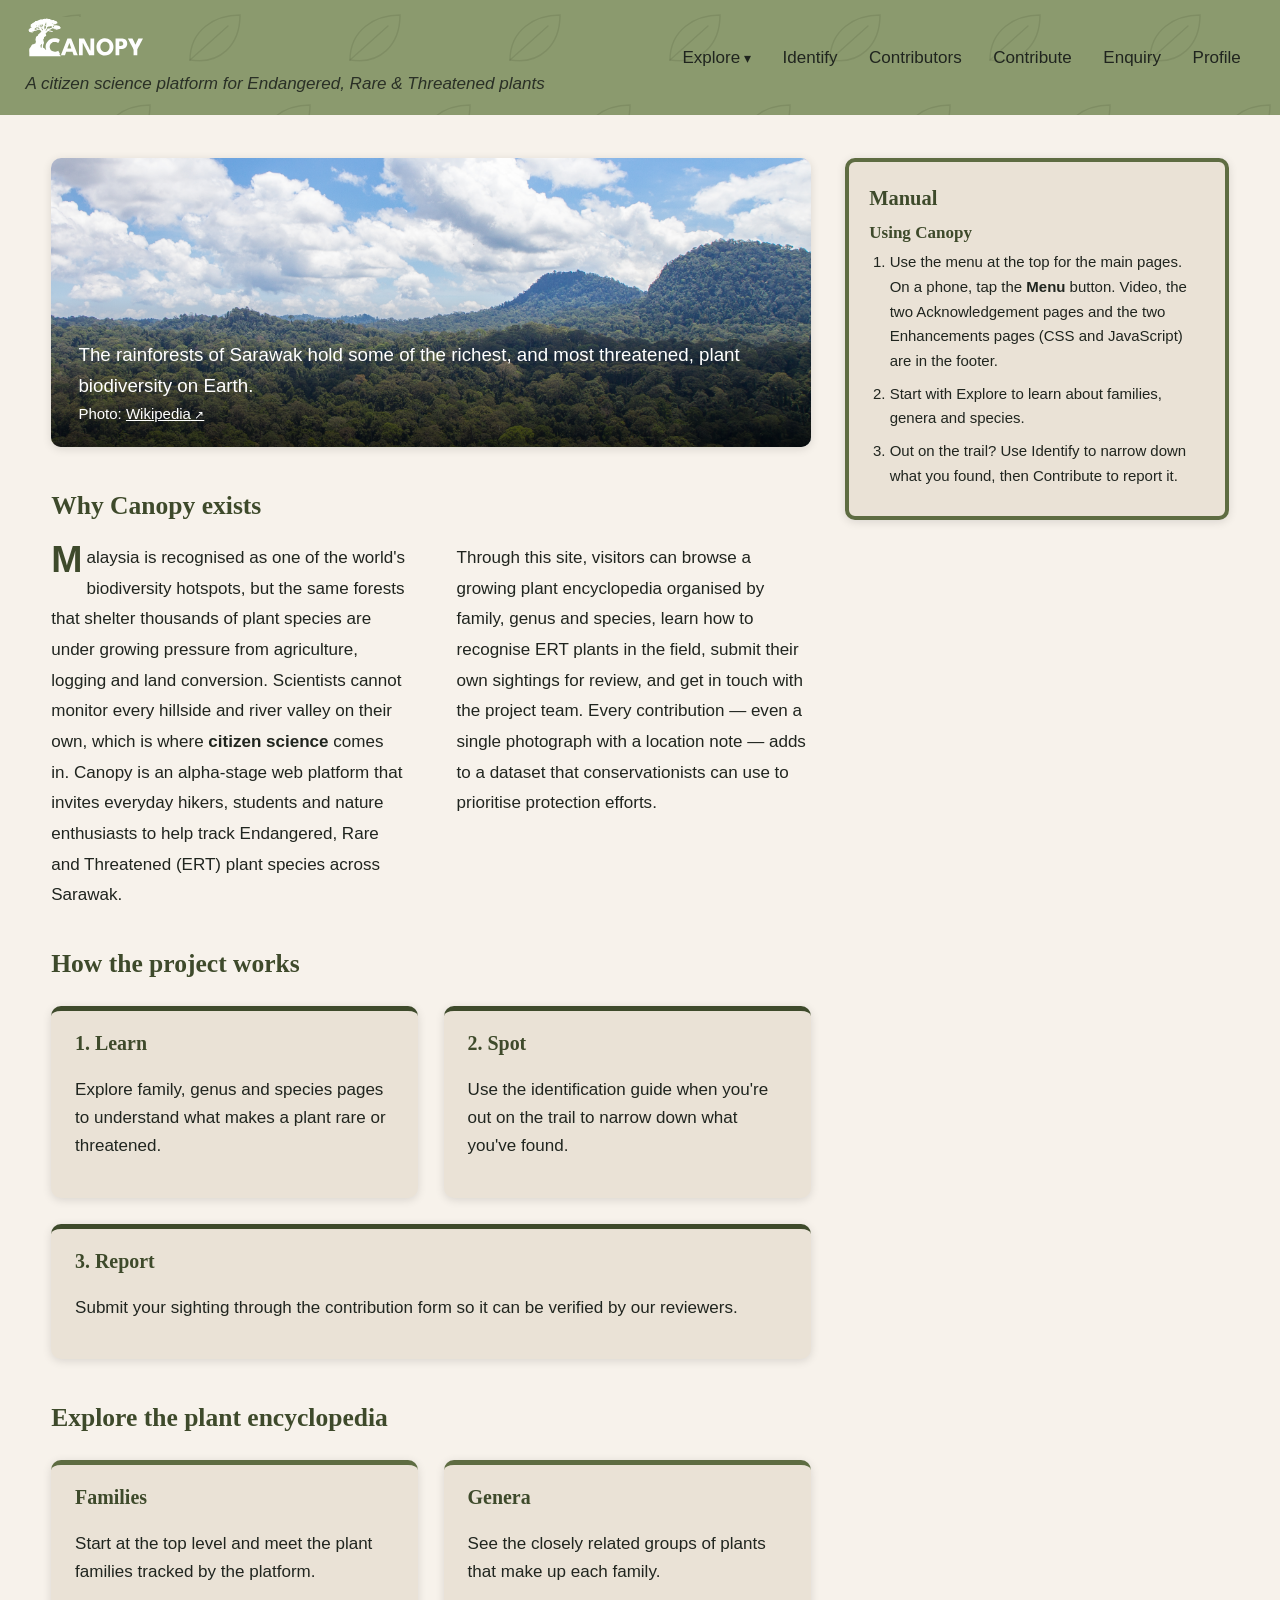
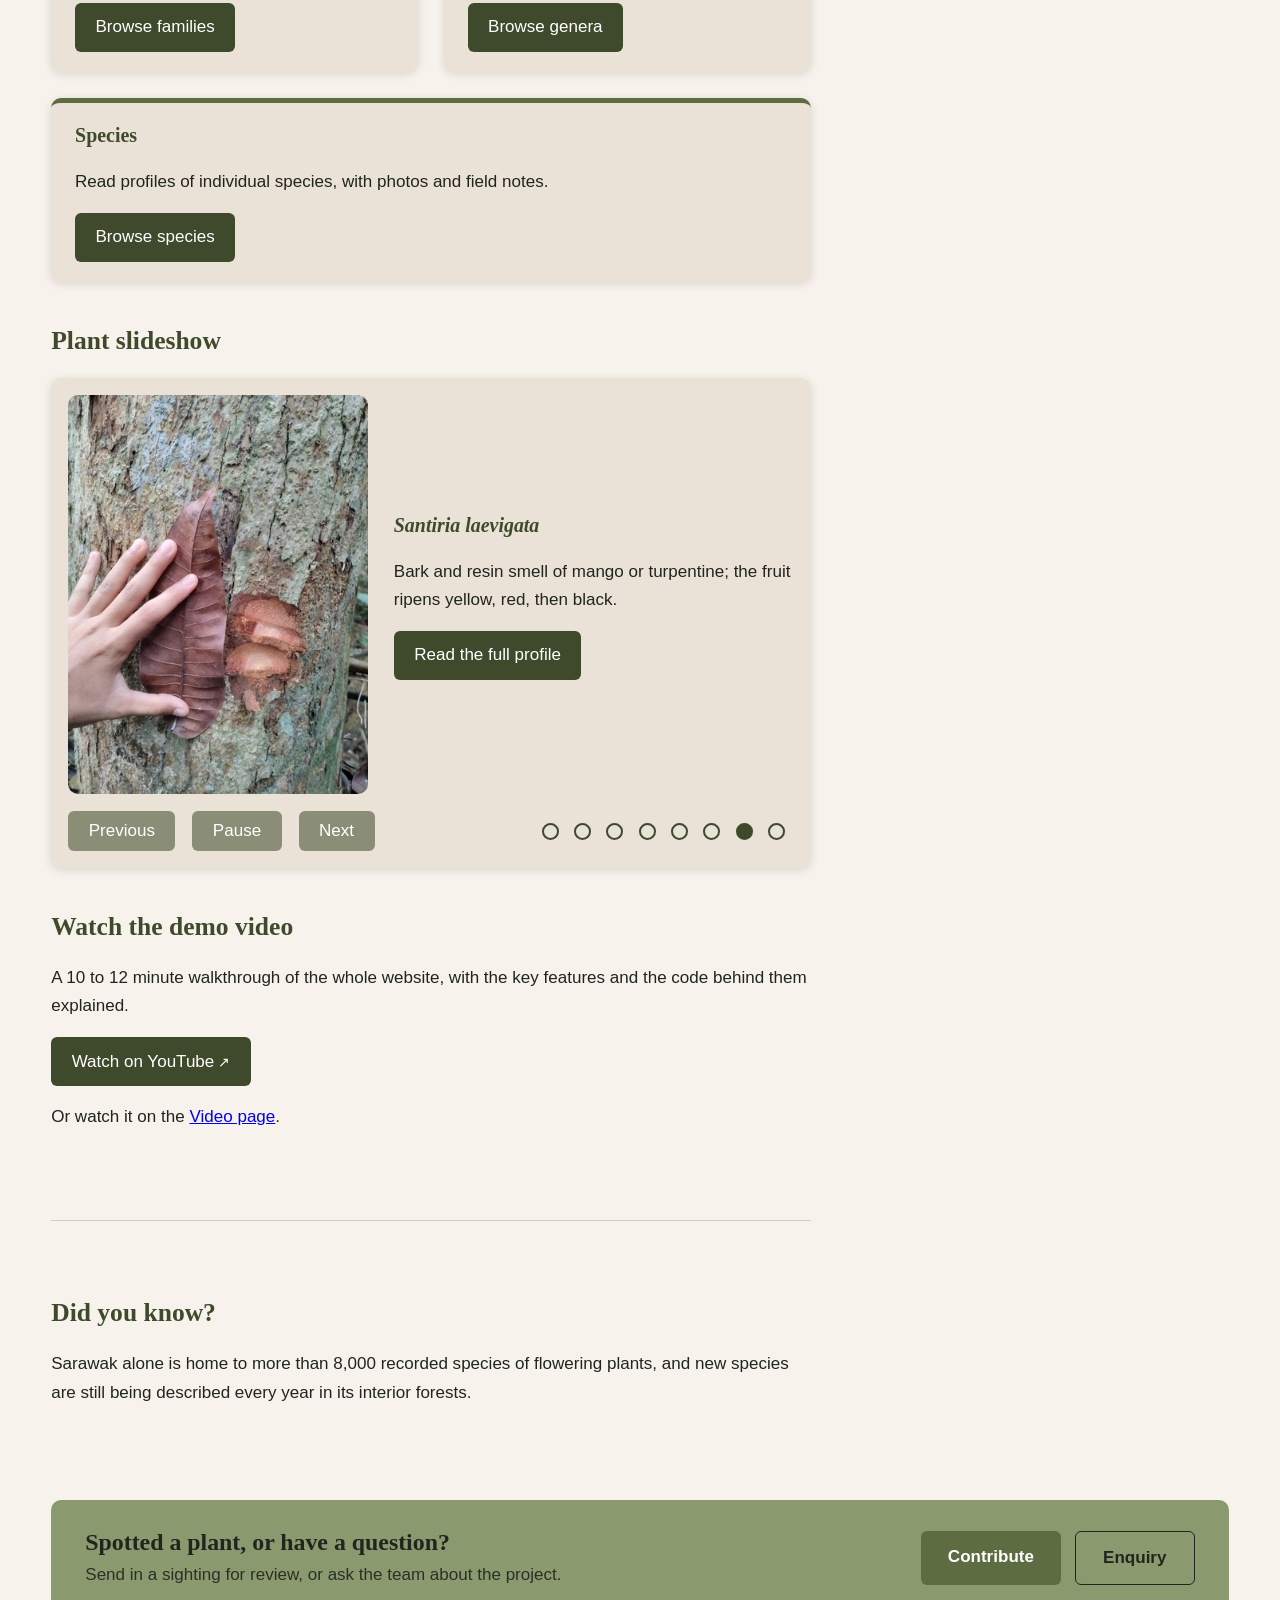
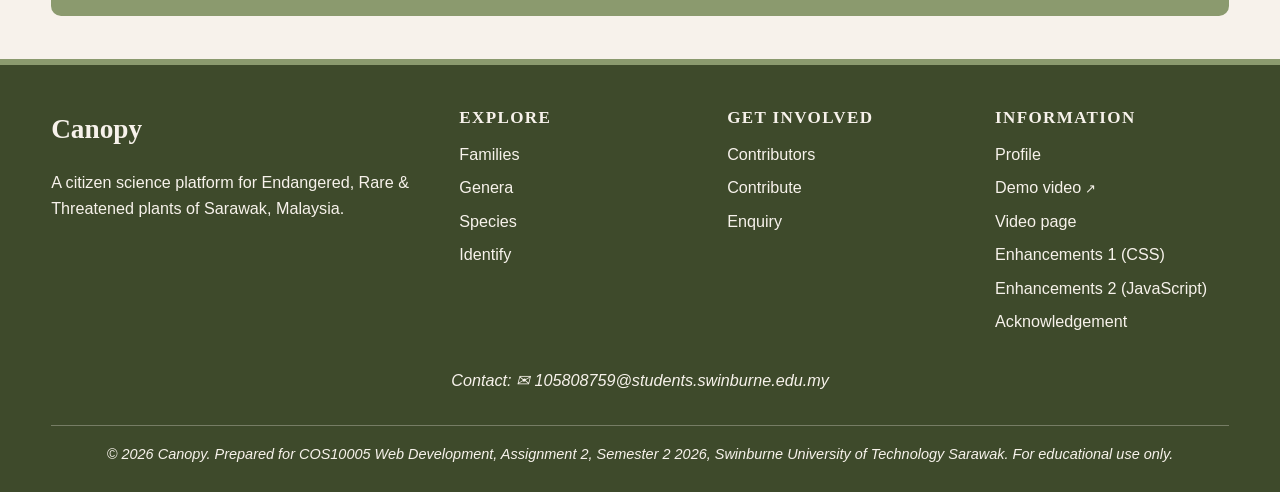
==== commit f5c6baac: "update html" ====
--- a/index.html
+++ b/index.html
@@ -201,8 +201,7 @@
                     <li><a href="video.html">Video page</a></li>
                     <li><a href="enhancement1.html">Enhancements 1 (CSS)</a></li>
                     <li><a href="enhancement2.html">Enhancements 2 (JavaScript)</a></li>
-                    <li><a href="acknowledgement.html">Acknowledgement 1</a></li>
-                    <li><a href="acknowledgement2.html">Acknowledgement 2</a></li>
+                    <li><a href="acknowledgement.html">Acknowledgement</a></li>
                 </ul>
             </nav>
         </div>
--- a/styles/style.css
+++ b/styles/style.css
@@ -1472,5 +1472,11 @@
     flex-basis: 100%;
 }
 
+.identify-preview {
+    max-width: 240px;
+    height: auto;
+    border-radius: var(--radius);
+}
+
 .identify-error { color: #a02020; font-weight: bold; }
 .identify-wait { font-style: italic; }
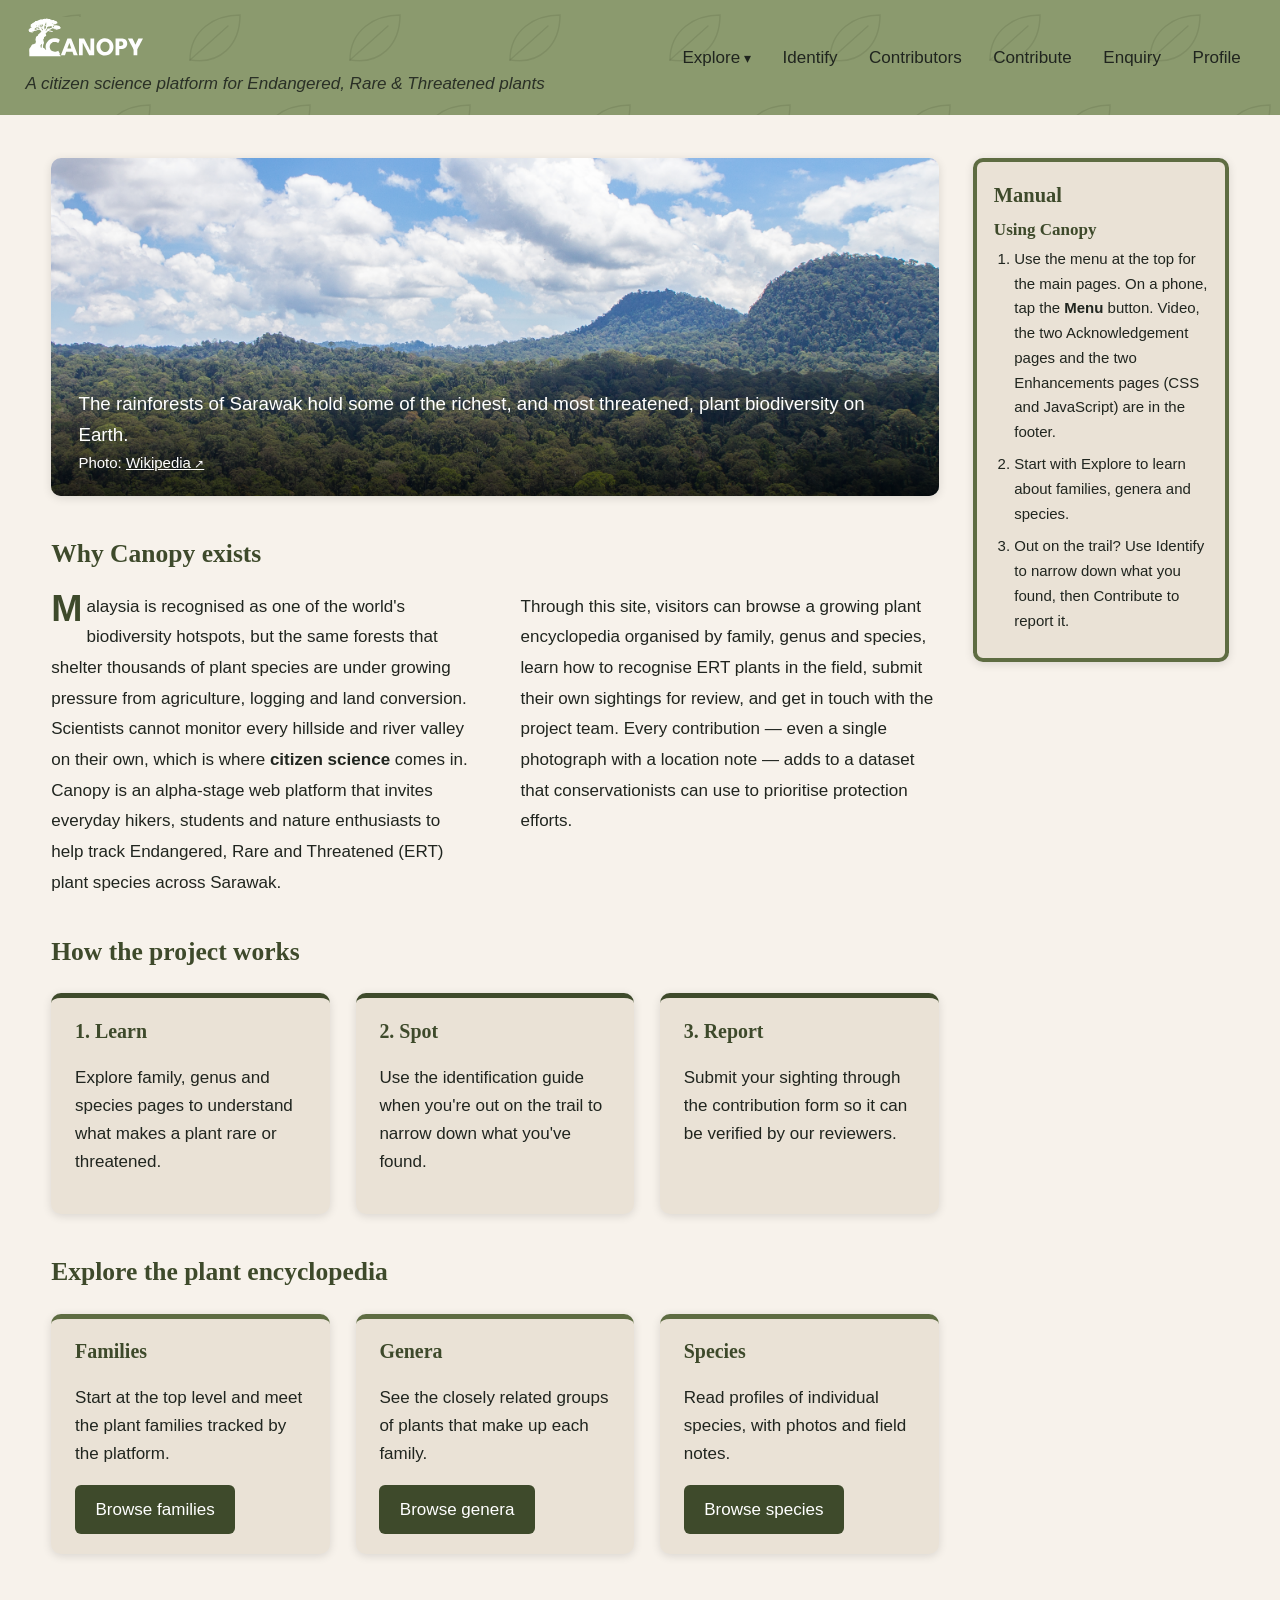
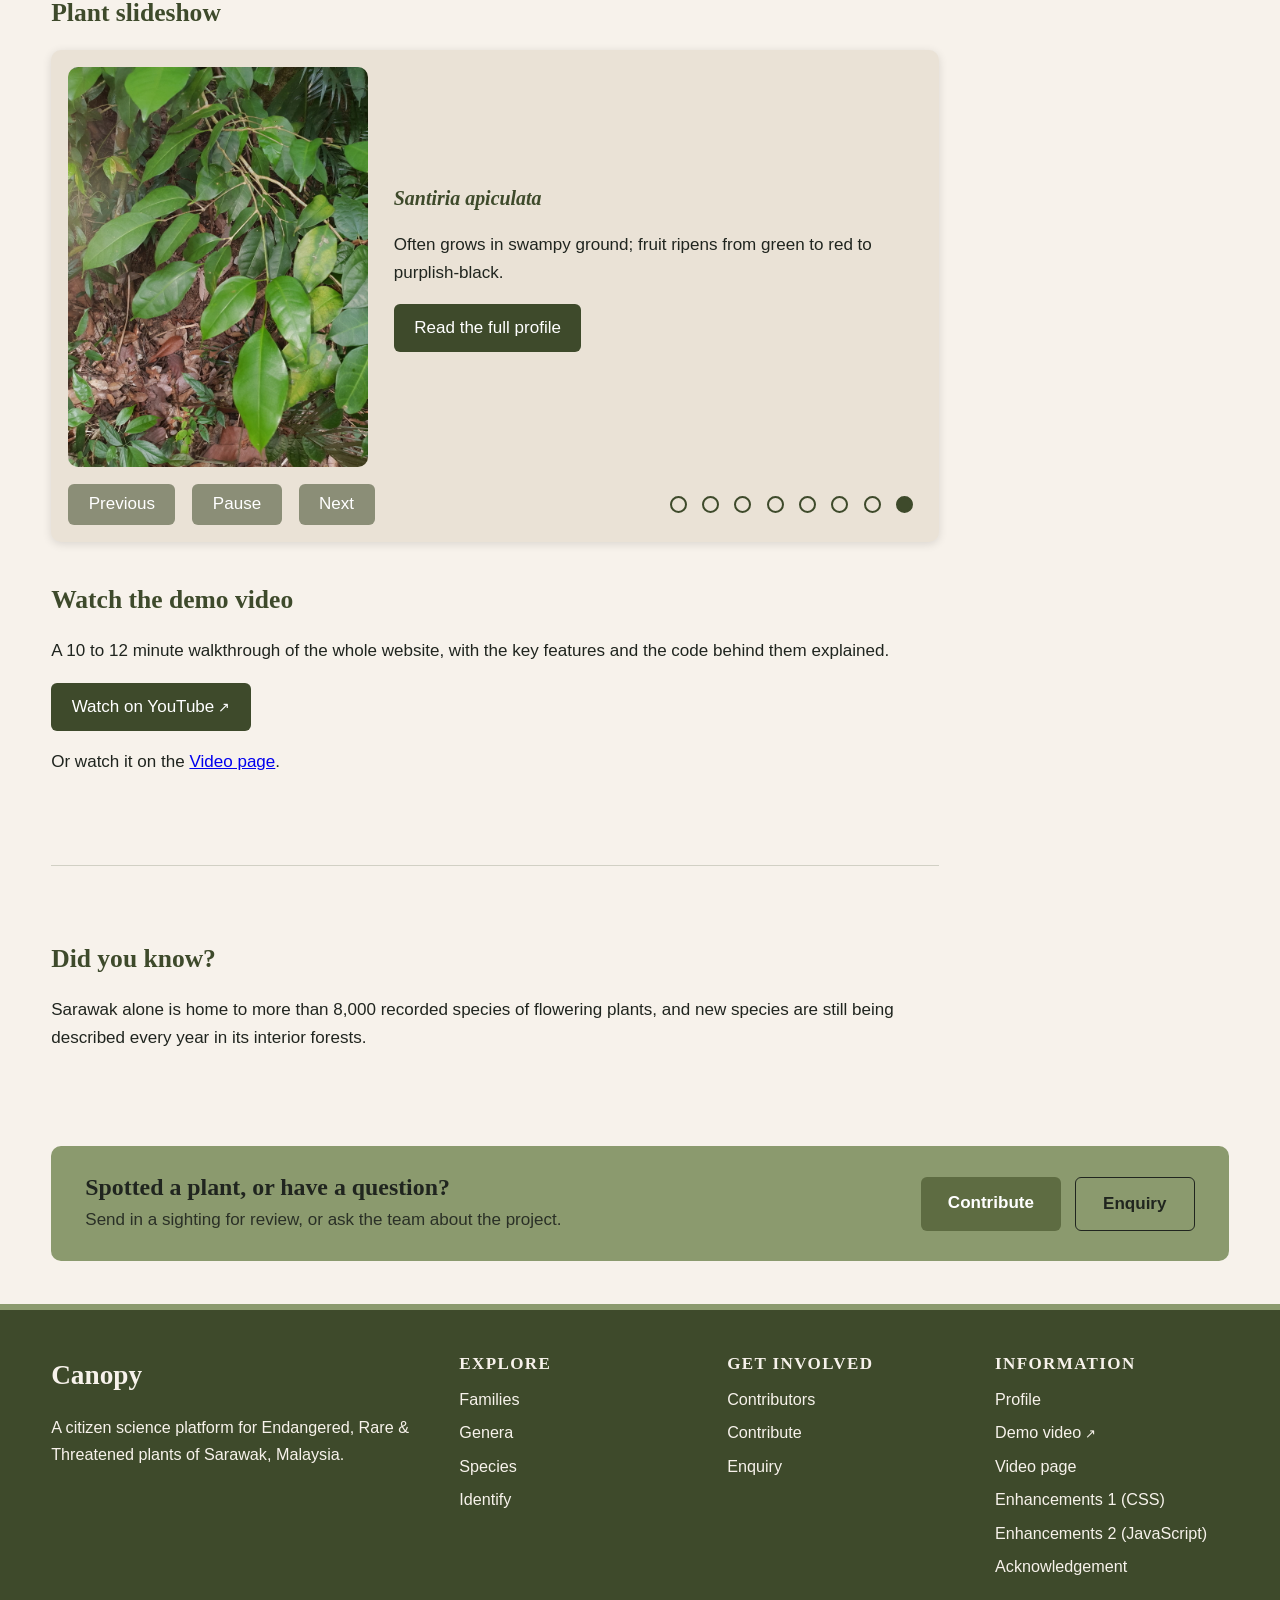
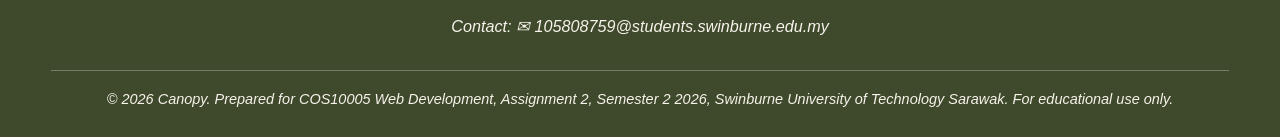
==== commit 92ac26ed: "update" ====
--- a/index.html
+++ b/index.html
@@ -1,6 +1,6 @@
 <!DOCTYPE html>
 <!--
-  index.html - home page
+  index.html home page
   COS10005 Web Development, Assignment 2 (Semester 2, 2026)
   Lincoln Kho Jia Heng, 105808759
 -->
@@ -27,7 +27,7 @@
         </h1>
         <p class="tagline">A citizen science platform for Endangered, Rare &amp; Threatened plants</p>
         <nav>
-            <!-- hamburger menu for phones: hidden checkbox + label, no JavaScript -->
+            <!-- hamburger menu for phones: hidden checkbox and label, no JavaScript -->
             <input type="checkbox" id="nav-toggle" class="nav-toggle" />
             <label for="nav-toggle" class="nav-toggle-label"><span class="burger-icon">&#9776;</span><span class="burger-text">Menu</span></label>
             <ul class="menu">
@@ -118,7 +118,7 @@
             </article>
         </section>
 
-        <!-- plant slideshow: filled in by scripts/enhancements.js -->
+        <!-- plant slideshow: filled in by enhancements.js -->
         <section id="plant-slideshow-section">
             <h2>Plant slideshow</h2>
             <div id="plant-slideshow" class="slideshow"></div>
--- a/styles/style.css
+++ b/styles/style.css
@@ -1,16 +1,16 @@
-/* ===========================================
-   Canopy - style.css (main / desktop styles)
+/*
+   Canopy style.css (main desktop styles)
    COS10005 Assignment 1, Lincoln Kho Jia Heng
 
    Colours I picked:
-     sage  #8B9A6E  header bar and call-to-action bar
-     cream #F7F2EB  page background
-     beige #EAE2D6  cards, table cells and forms
+     sage 8B9A6E header bar and call to action bar
+     cream F7F2EB page background
+     beige EAE2D6 cards, table cells and forms
    White text on plain sage was too hard to read, so text on sage is
-   near-black and headings/buttons use darker shades of the same green.
+   near black and headings and buttons use darker shades of the same green.
    To change the colour scheme, edit the variables just below.
    Everything else uses them.
-   =========================================== */
+*/
 
 :root {
     --color-sage: #8b9a6e;
@@ -24,7 +24,7 @@
 
     --color-neutral: #f7f2eb;      /* cream page background */
 
-    --color-ink: #20251f;     /* near-black, body text */
+    --color-ink: #20251f;     /* near black, body text */
     --color-surface: #eae2d6; /* beige: cards, forms */
 
     --radius: 10px;
@@ -32,7 +32,7 @@
     --shadow-hover: 0 6px 16px rgba(0, 0, 0, 0.18);
 }
 
-/* ---------- Element selectors ---------- */
+/* Element selectors */
 * {
     box-sizing: border-box;
 }
@@ -67,7 +67,7 @@
     margin-top: 0.2em;
 }
 
-/* ---------- Layout (liquid / responsive) ---------- */
+/* Layout (liquid responsive) */
 main, footer {
     width: 94%;
     max-width: 1500px;
@@ -75,7 +75,7 @@
 }
 
 header {
-    /* faint leaf pattern behind the green header (image is in styles/images) */
+    /* faint leaf pattern behind the green header (the image is in the images folder inside styles) */
     background-image: url("images/leaves.svg");
     background-color: var(--color-sage);
     color: var(--color-ink);
@@ -108,7 +108,7 @@
     animation: rise 0.6s ease backwards;
 }
 
-/* ---------- Class selectors ---------- */
+/* Class selectors */
 .tagline {
     font-style: italic;
     margin-top: 0;
@@ -135,9 +135,11 @@
     width: auto;
 }
 
-/* Hamburger menu (checkbox hack). The checkbox is hidden and the label
+/*
+ Hamburger menu (checkbox hack). The checkbox is hidden and the label
    works as the Menu button. It only shows on phones, see mobile.css.
-   Idea from https://css-tricks.com/the-checkbox-hack/ */
+   Idea from https://css-tricks.com/the-checkbox-hack/
+*/
 .nav-toggle {
     position: absolute;
     opacity: 0;
@@ -250,7 +252,7 @@
     margin-bottom: 0.5rem;
 }
 
-/* ---------- Id selector ---------- */
+/* Id selector */
 #hero img {
     border-radius: 0;
     box-shadow: none;
@@ -261,7 +263,7 @@
     object-fit: cover;
 }
 
-/* ---------- Contextual selectors ---------- */
+/* Contextual selectors */
 nav ul li {
     display: inline-block;
 }
@@ -286,7 +288,7 @@
     padding: 0 0.4rem;
 }
 
-/* ---------- Pseudo-classes ---------- */
+/* Pseudo classes */
 nav a:hover,
 nav a:focus {
     color: var(--color-accent);
@@ -308,7 +310,7 @@
     transform: translateY(-2px);
 }
 
-/* ---------- Menu styling ---------- */
+/* Menu styling */
 .menu a {
     color: var(--color-ink);
     text-decoration: none;
@@ -333,12 +335,12 @@
     border-bottom: 2px solid var(--color-accent);
 }
 
-/* ===========================================
-   Dropdown under "Explore" that slides down with Families / Genera /
-   Species in three columns. It is opened by JavaScript (Enhancement 1 in
+/*
+   Dropdown under "Explore" that slides down with Families, Genera and
+   Species in three columns. It is opened by JavaScript (the dropdown code in
    enhancements.js), which adds the "open" class.
    Look based on https://www.w3schools.com/howto/howto_css_dropdown_navbar.asp
-   =========================================== */
+*/
 nav {
     position: relative;
 }
@@ -391,7 +393,7 @@
     background-color: rgba(var(--color-accent-rgb), 0.9);
 }
 
-/* ---------- Buttons ---------- */
+/* Buttons */
 button, .btn {
     background-color: var(--color-primary);
     color: #fff;
@@ -421,7 +423,7 @@
     opacity: 0.75;
 }
 
-/* ---------- Footer ---------- */
+/* Footer */
 footer {
     text-align: center;
     padding: 1.5rem 0;
@@ -430,7 +432,7 @@
     margin-top: 2rem;
 }
 
-/* ===== Explore overview: one column of rows, each with buttons to the other two pages ===== */
+/* Explore overview: one column of rows, each with buttons to the other two pages */
 .category-column {
     display: flex;
     flex-direction: column;
@@ -493,7 +495,7 @@
     color: #fff;
 }
 
-/* ===== ENHANCEMENT: photo gallery on the species page (see enhancement1.html) ===== */
+/* ENHANCEMENT: photo gallery on the species page (see enhancement1.html) */
 .gallery {
     display: flex;
     flex-wrap: wrap;
@@ -539,7 +541,7 @@
     padding: 0.3rem 0.2rem;
 }
 
-/* ===== ENHANCEMENT: flip cards on the species page (see enhancement1.html) ===== */
+/* ENHANCEMENT: flip cards on the species page (see enhancement1.html) */
 .flip-card-row {
     display: flex;
     flex-wrap: wrap;
@@ -615,7 +617,7 @@
     line-height: 1.4;
 }
 
-/* ===== ENHANCEMENT: attribute selectors and pseudo-elements (see enhancement1.html) ===== */
+/* ENHANCEMENT: attribute selectors and pseudo elements (see enhancement1.html) */
 
 /* icon in front of mailto links */
 a[href^="mailto:"]::before {
@@ -638,7 +640,7 @@
     padding-right: 4px;
 }
 
-/* ===== ENHANCEMENT: colours and messages for valid / invalid fields (JavaScript enhancement 2, see enhancement2.html) ===== */
+/* ENHANCEMENT: colours and messages for valid invalid fields (JavaScript enhancement 2, see enhancement2.html) */
 .field-bad {
     border: 2px solid #8b3a2f;
     background-color: rgba(139, 58, 47, 0.06);
@@ -664,7 +666,7 @@
     color: var(--color-primary);
 }
 
-/* list of all the problems, filled in by scripts/script.js when a form fails */
+/* list of all the problems, filled in by script.js when a form fails */
 .form-errors {
     border-left: 4px solid #8b3a2f;
     background-color: rgba(139, 58, 47, 0.08);
@@ -696,8 +698,9 @@
     transition: border-color 0.2s ease, background-color 0.2s ease;
 }
 
-/* ===== page layout: main column on the left, manual box on the right ===== */
+/* page layout: main column on the left, manual box on the right */
 .page-layout {
+    --manual-w: clamp(220px, 20vw, 300px);
     width: 94%;
     max-width: 1500px;
     margin: 0 auto;
@@ -709,7 +712,7 @@
 .page-layout main {
     flex: none;
     min-width: 0;
-    width: calc(100% - 30vw - 2rem);
+    width: calc(100% - var(--manual-w) - 2rem);
     max-width: none;
     margin: 0;
     float: left;
@@ -724,12 +727,12 @@
     border-radius: var(--radius);
     box-shadow: var(--shadow);
     border-top: 6px solid var(--color-accent);
-    padding: 1.2rem;
+    padding: 1rem;
     flex-basis: clamp(230px, 18vw, 320px);
     animation: rise 0.6s 0.3s ease backwards;
     animation-delay: 0.2s;
     float: right;
-    width: 30vw;
+    width: var(--manual-w);
     box-sizing: border-box;
     border: 4px solid var(--color-accent);
 }
@@ -782,7 +785,7 @@
     background-color: #eae2d6;
 }
 
-/* ---------- Manual box text ---------- */
+/* Manual box text */
 .manual-box h3 {
     font-size: 1rem;
     margin: 0.6rem 0 0.4rem;
@@ -798,7 +801,7 @@
     margin-bottom: 0.45rem;
 }
 
-/* ---------- Explore rows: photo on the left, text on the right, buttons below ---------- */
+/* Explore rows: photo on the left, text on the right, buttons below */
 .explore-row {
     display: flex;
     gap: 1.5rem;
@@ -860,7 +863,7 @@
     color: #fff;
 }
 
-/* ---------- Contributor flip cards ---------- */
+/* Contributor flip cards */
 .contrib-grid {
     display: grid;
     grid-template-columns: repeat(auto-fit, minmax(240px, 1fr));
@@ -938,7 +941,7 @@
     overflow-y: auto;
 }
 
-/* ===== wide screens, fade-in on page load, call-to-action bar ===== */
+/* wide screens, fade in on page load, call to action bar */
 
 /* bigger text and layout on large screens so the page is not mostly empty space */
 html {
@@ -1025,7 +1028,7 @@
 main > :nth-child(5) { animation-delay: 0.32s; }
 main > :nth-child(n+6) { animation-delay: 0.4s; }
 
-/* call-to-action bar at the bottom of every page */
+/* call to action bar at the bottom of every page */
 .cta-bar {
     margin: 1rem auto 0;
     padding: 1.6rem 2rem;
@@ -1051,7 +1054,7 @@
 }
 
 
-/* ===== wide screens: bigger text, use the extra width ===== */
+/* wide screens: bigger text, use the extra width */
 
 /* sections sit side by side if there is room, otherwise they stack */
 #visual-cues,
@@ -1093,7 +1096,7 @@
 
 #intro h2 { column-span: all; }
 
-/* ---------- Motion: slide-in on load, slow drift on the banner ---------- */
+/* Motion: slide in on load, slow drift on the banner */
 @keyframes rise {
     from { opacity: 0; transform: translateY(14px); }
     to   { opacity: 1; transform: none; }
@@ -1121,8 +1124,10 @@
 }
 
 
-/* ===== Header: logo and tagline on the left, menu on the right.
-   The Menu button only shows on small screens (see mobile.css). ===== */
+/*
+ Header: logo and tagline on the left, menu on the right.
+   The Menu button only shows on small screens (see mobile.css).
+*/
 
 header h1, header p.tagline { grid-column: 1; }
 header p.tagline { margin-bottom: 0; }
@@ -1140,7 +1145,7 @@
 }
 
 
-/* ---------- Scientist flip cards (initials on the front, plant photo on the back) ---------- */
+/* Scientist flip cards (initials on the front, plant photo on the back) */
 
 .contrib-initials {
     width: 130px;
@@ -1179,7 +1184,7 @@
     border: none;
 }
 
-/* ---------- Photo credit lines ---------- */
+/* Photo credit lines */
 .photo-credit {
     display: block;
     font-style: normal;
@@ -1193,7 +1198,7 @@
 .contrib-back figcaption { font-size: 0.72rem; margin-top: 0.25rem; line-height: 1.3; }
 .contrib-back figcaption a { color: #fff; }
 
-/* ---------- Video page: box for the embedded video ---------- */
+/* Video page: box for the embedded video */
 .video-slot {
     width: 100%;
     max-width: 900px;
@@ -1206,7 +1211,7 @@
 
 .video-slot iframe { width: 100%; height: 100%; border: 0; display: block; }
 
-/* ---------- Profile page (like the sample, everything centred) ---------- */
+/* Profile page (like the sample, everything centred) */
 #profile-card,
 #personal-details,
 .profile-email {
@@ -1222,7 +1227,7 @@
 
 .profile-email .btn { margin: 0; padding: 0.7rem 2.2rem; }
 
-/* ---------- Home: cards that link to the three Explore pages ---------- */
+/* Home: cards that link to the three Explore pages */
 #explore-links {
     display: flex;
     flex-wrap: wrap;
@@ -1239,9 +1244,9 @@
 }
 #explore-links article h3 { margin-top: 0; }
 
-/* ---------- Forms: fieldsets in one column (replaces the two-column grid above) ---------- */
-
-/* ---------- Footer: four columns on a dark band, copyright line below ---------- */
+/* Forms: fieldsets in one column (replaces the two column grid above) */
+
+/* Footer: four columns on a dark band, copyright line below */
 body > footer {
     width: 100%;
     max-width: none;
@@ -1305,11 +1310,11 @@
 }
 
 
-/* ===== Manual box (aside): floats right, 30% wide, coloured border ===== */
+/* Manual box (aside): floats right, 30% wide, coloured border */
 
 .cta-bar, body > footer { clear: both; }
 
-/* h1 uses the font shorthand: style weight size/line-height family */
+/* h1 uses the font shorthand: style, weight, size and line height, family */
 h1 { font: normal 700 2rem/1.25 Georgia, "Times New Roman", serif; }
 
 /* radio and checkbox rows */
@@ -1332,7 +1337,7 @@
 }
 
 
-/* ===== JavaScript additions (Assignment 2) ===== */
+/* JavaScript additions (Assignment 2) */
 
 /* the Enquire button on each plant */
 .explore-row-links .btn-enquire {
@@ -1345,7 +1350,7 @@
     background-color: rgba(var(--color-primary-rgb), 0.55);
 }
 
-/* preview pop-up before a form is sent (JavaScript enhancement 3) */
+/* preview pop up before a form is sent (JavaScript enhancement 3) */
 #preview-dialog {
     width: min(90vw, 34rem);
     max-height: 85vh;
--- a/styles/mobile.css
+++ b/styles/mobile.css
@@ -1,8 +1,8 @@
-/* ===========================================
-   Canopy - mobile.css (phones)
+/*
+   Canopy mobile.css (phones)
    Only loaded when the screen is 700px wide or less, using the media
    attribute on the <link> tag in each HTML page.
-   =========================================== */
+*/
 
 body {
     font-size: 95%;
@@ -17,13 +17,13 @@
 }
 
 /* menu opens as a column instead of a row (the toggle itself is in style.css) */
-/* no hover on touch screens, so the Explore sub-links are always shown under it */
+/* no hover on touch screens, so the Explore sub links are always shown under it */
 .submenu ul {
     flex-wrap: wrap;
     gap: 0.5rem;
 }
 
-/* explore rows: text and buttons stacked, full-width buttons that are easy to tap */
+/* explore rows: text and buttons stacked, full width buttons that are easy to tap */
 .category-row {
     flex-direction: column;
     align-items: stretch;
@@ -55,7 +55,7 @@
     overflow-x: auto;
 }
 
-/* full-width buttons */
+/* full width buttons */
 form button {
     margin: 0.3rem 0;
 }
@@ -117,7 +117,7 @@
     height: 480px;
 }
 
-/* wide-screen layouts go back to one column */
+/* wide screen layouts go back to one column */
 #visual-cues { display: block; }
 #visual-cues figure { margin: 1rem 0; }
 
@@ -130,14 +130,14 @@
 .cta-actions { width: 100%; }
 .cta-actions .btn { flex: 1; text-align: center; }
 
-/* wide-screen layouts go back to one column */
+/* wide screen layouts go back to one column */
 #intro { column-count: 1; }
 
 #hero img { aspect-ratio: 16 / 9; }
 
 .profile-photo { align-self: center; }
 
-/* ===== phone header: Menu button, logo, tagline underneath, menu opens as a light panel ===== */
+/* phone header: Menu button, logo, tagline underneath, menu opens as a light panel */
 header {
     position: relative;
     grid-template-columns: auto 1fr;
@@ -201,7 +201,7 @@
     transform: none;
 }
 
-/* explore sub-links are always listed under it, with a line on the left */
+/* explore sub links are always listed under it, with a line on the left */
 .dropdown {
     position: static;
     display: block;
